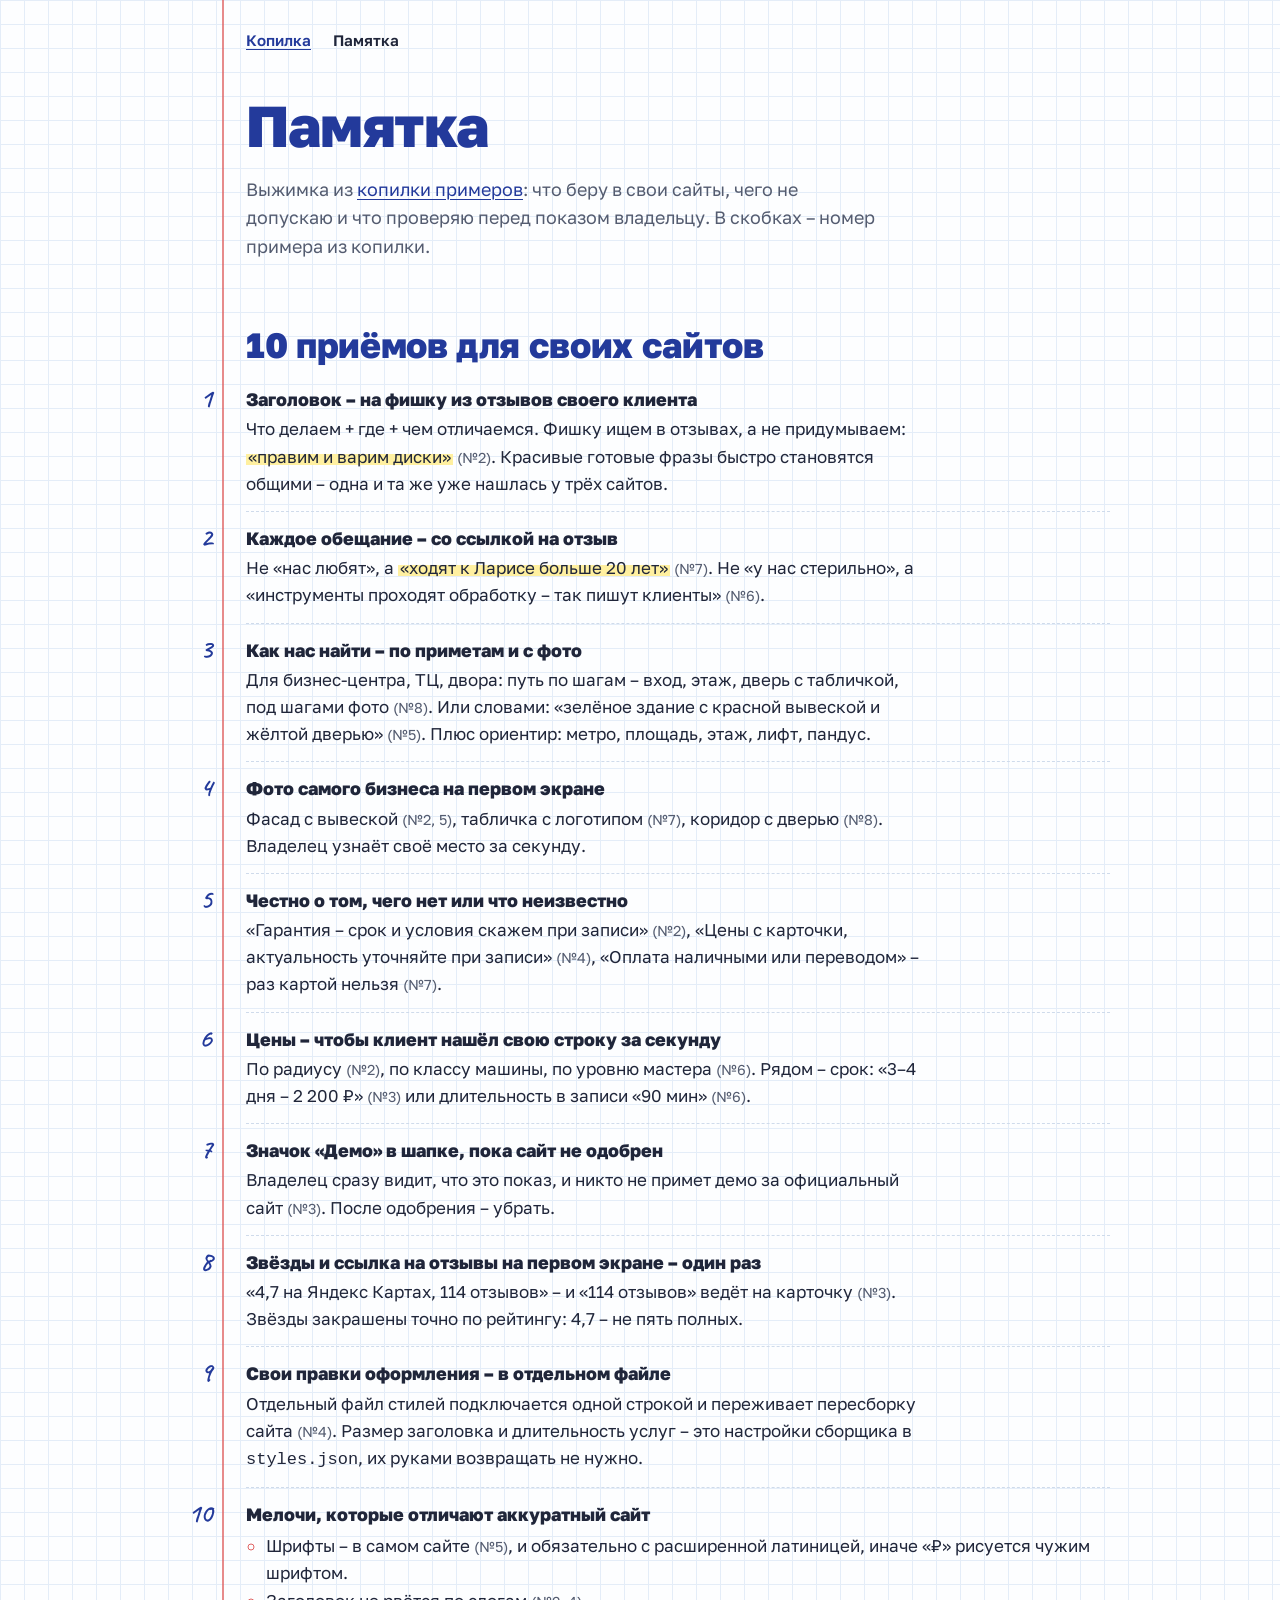
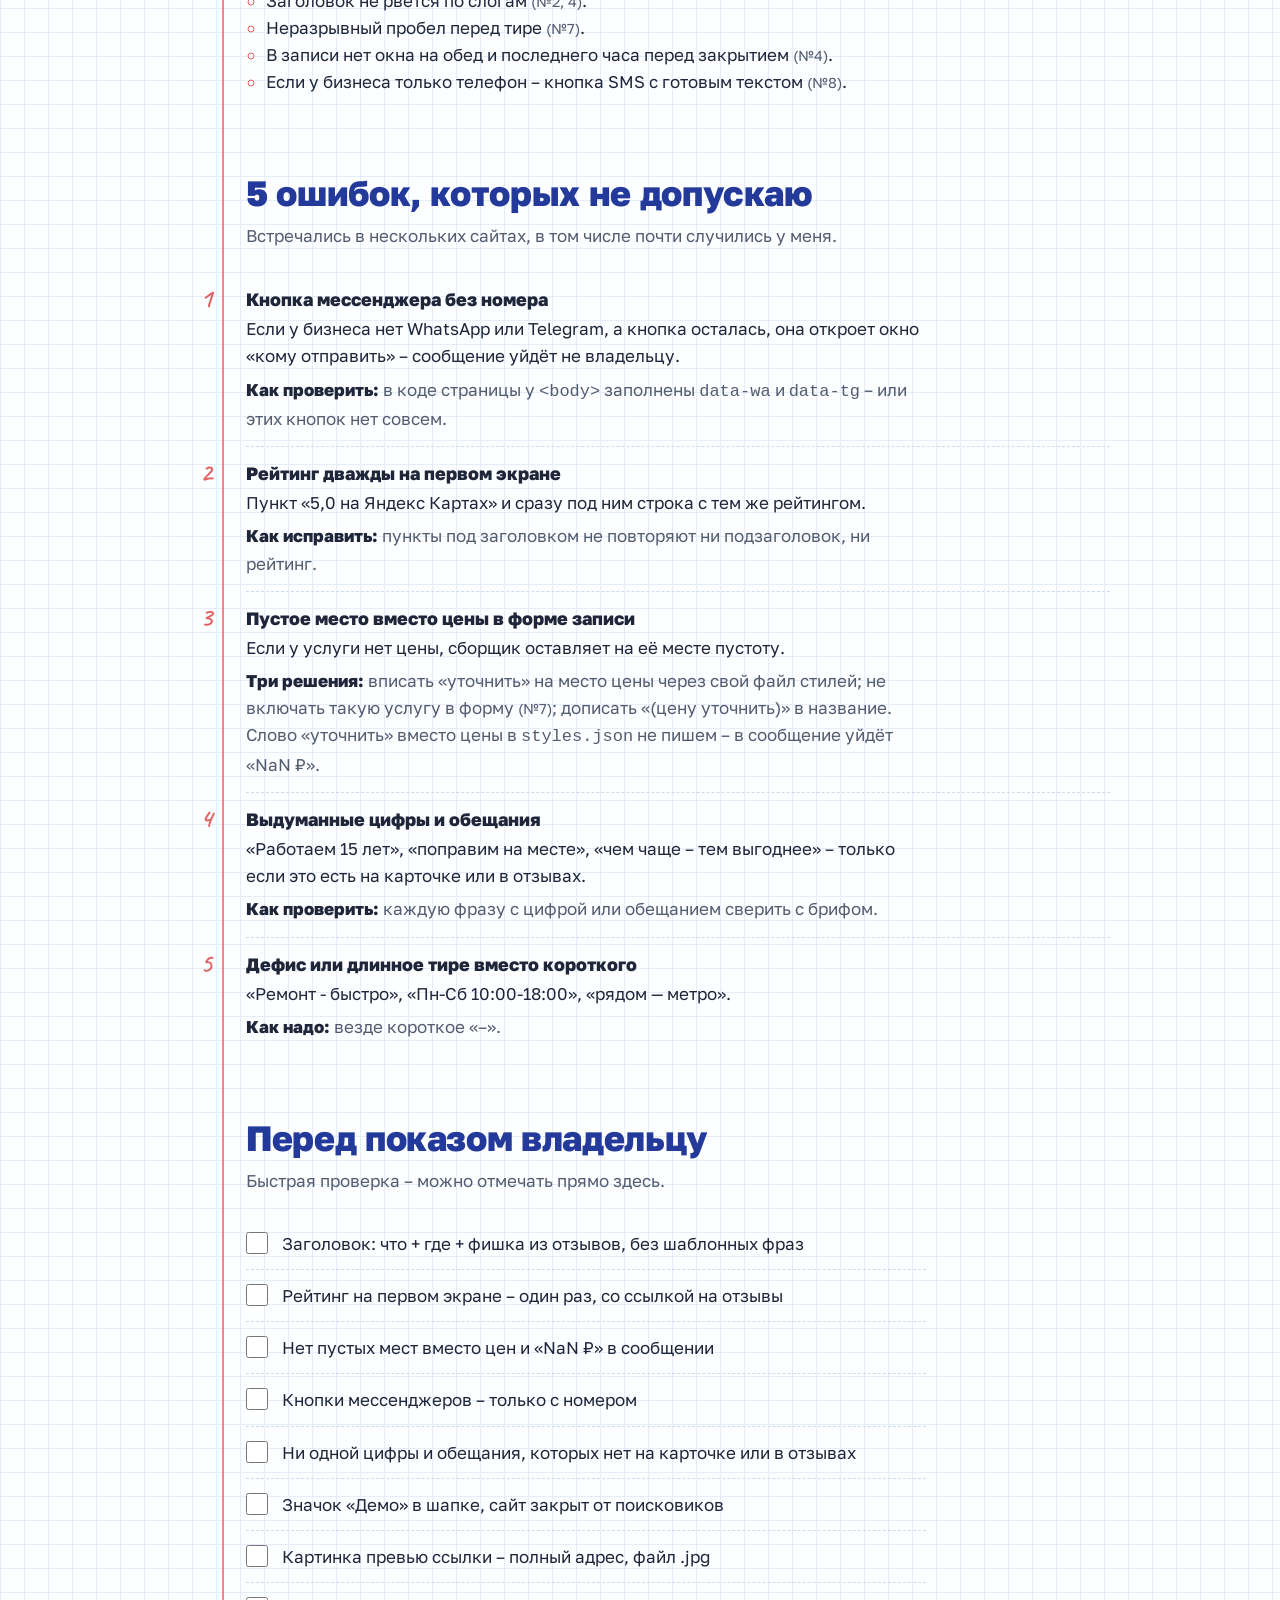
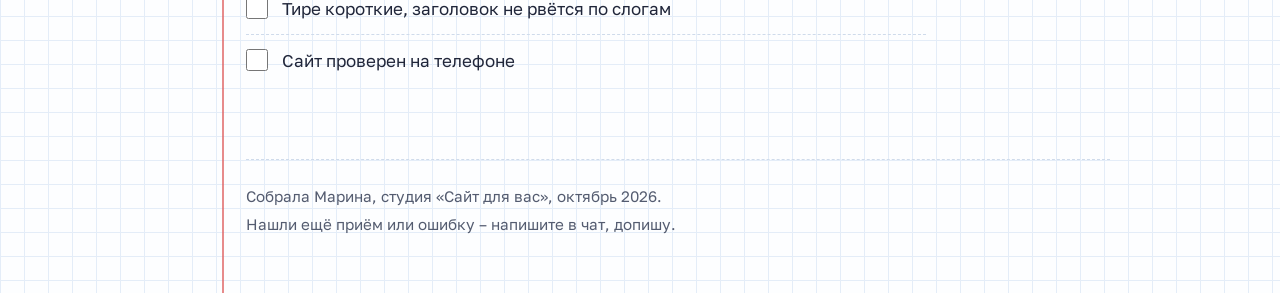
==== pamyatka.html @ 75100406 "Копилка примеров и памятка для одногруппников Co-Authored-By: Claude Opus 5.5 <noreply@anthropic.com" ====
<!doctype html>
<html lang="ru">
<head>
<meta charset="utf-8">
<meta name="viewport" content="width=device-width, initial-scale=1">
<title>Памятка – 10 приёмов и 5 ошибок</title>
<meta name="description" content="Выжимка из копилки примеров: 10 приёмов для своих сайтов, 5 частых ошибок и чек-лист перед показом владельцу.">
<meta property="og:title" content="Памятка – 10 приёмов и 5 ошибок">
<meta property="og:description" content="Выжимка из копилки: что брать в свои сайты, чего не допускать и что проверить перед показом владельцу.">
<meta property="og:type" content="website">
<meta name="robots" content="noindex, nofollow">
<link rel="icon" href="data:image/svg+xml,%3Csvg xmlns='http://www.w3.org/2000/svg' viewBox='0 0 32 32'%3E%3Crect width='32' height='32' rx='6' fill='%23233a9b'/%3E%3Cpath d='M9 6v20' stroke='%23e06464' stroke-width='2'/%3E%3C/svg%3E">
<link rel="stylesheet" href="assets/fonts/fonts.css">
<link rel="stylesheet" href="style.css">
</head>
<body>
<main class="page">
  <nav class="nav" aria-label="Страницы">
    <a href="./">Копилка</a>
    <a href="pamyatka.html" aria-current="page">Памятка</a>
  </nav>

  <h1>Памятка</h1>
  <p class="lead">Выжимка из <a href="./">копилки примеров</a>: что беру в свои сайты, чего не допускаю и что проверяю перед показом владельцу. В скобках – номер примера из копилки.</p>

  <h2>10 приёмов для своих сайтов</h2>
  <ol class="tips">
    <li>
      <h3>Заголовок – на фишку из отзывов своего клиента</h3>
      <p>Что делаем + где + чем отличаемся. Фишку ищем в отзывах, а не придумываем: <mark>«правим и варим диски»</mark> <span class="src">(№2)</span>. Красивые готовые фразы быстро становятся общими – одна и та же уже нашлась у трёх сайтов.</p>
    </li>
    <li>
      <h3>Каждое обещание – со ссылкой на отзыв</h3>
      <p>Не «нас любят», а <mark>«ходят к Ларисе больше 20 лет»</mark> <span class="src">(№7)</span>. Не «у нас стерильно», а «инструменты проходят обработку – так пишут клиенты» <span class="src">(№6)</span>.</p>
    </li>
    <li>
      <h3>Как нас найти – по приметам и с фото</h3>
      <p>Для бизнес-центра, ТЦ, двора: путь по шагам – вход, этаж, дверь с табличкой, под шагами фото <span class="src">(№8)</span>. Или словами: «зелёное здание с красной вывеской и жёлтой дверью» <span class="src">(№5)</span>. Плюс ориентир: метро, площадь, этаж, лифт, пандус.</p>
    </li>
    <li>
      <h3>Фото самого бизнеса на первом экране</h3>
      <p>Фасад с вывеской <span class="src">(№2, 5)</span>, табличка с логотипом <span class="src">(№7)</span>, коридор с дверью <span class="src">(№8)</span>. Владелец узнаёт своё место за секунду.</p>
    </li>
    <li>
      <h3>Честно о том, чего нет или что неизвестно</h3>
      <p>«Гарантия – срок и условия скажем при записи» <span class="src">(№2)</span>, «Цены с карточки, актуальность уточняйте при записи» <span class="src">(№4)</span>, «Оплата наличными или переводом» – раз картой нельзя <span class="src">(№7)</span>.</p>
    </li>
    <li>
      <h3>Цены – чтобы клиент нашёл свою строку за секунду</h3>
      <p>По радиусу <span class="src">(№2)</span>, по классу машины, по уровню мастера <span class="src">(№6)</span>. Рядом – срок: «3–4 дня – 2 200 ₽» <span class="src">(№3)</span> или длительность в записи «90 мин» <span class="src">(№6)</span>.</p>
    </li>
    <li>
      <h3>Значок «Демо» в шапке, пока сайт не одобрен</h3>
      <p>Владелец сразу видит, что это показ, и никто не примет демо за официальный сайт <span class="src">(№3)</span>. После одобрения – убрать.</p>
    </li>
    <li>
      <h3>Звёзды и ссылка на отзывы на первом экране – один раз</h3>
      <p>«4,7 на Яндекс Картах, 114 отзывов» – и «114 отзывов» ведёт на карточку <span class="src">(№3)</span>. Звёзды закрашены точно по рейтингу: 4,7 – не пять полных.</p>
    </li>
    <li>
      <h3>Свои правки оформления – в отдельном файле</h3>
      <p>Отдельный файл стилей подключается одной строкой и переживает пересборку сайта <span class="src">(№4)</span>. Размер заголовка и длительность услуг – это настройки сборщика в <code>styles.json</code>, их руками возвращать не нужно.</p>
    </li>
    <li>
      <h3>Мелочи, которые отличают аккуратный сайт</h3>
      <ul>
        <li>Шрифты – в самом сайте <span class="src">(№5)</span>, и обязательно с расширенной латиницей, иначе «₽» рисуется чужим шрифтом.</li>
        <li>Заголовок не рвётся по слогам <span class="src">(№2, 4)</span>.</li>
        <li>Неразрывный пробел перед тире <span class="src">(№7)</span>.</li>
        <li>В записи нет окна на обед и последнего часа перед закрытием <span class="src">(№4)</span>.</li>
        <li>Если у бизнеса только телефон – кнопка SMS с готовым текстом <span class="src">(№8)</span>.</li>
      </ul>
    </li>
  </ol>

  <h2>5 ошибок, которых не допускаю</h2>
  <p class="sub">Встречались в нескольких сайтах, в том числе почти случились у меня.</p>
  <ol class="errors">
    <li>
      <h3>Кнопка мессенджера без номера</h3>
      <p>Если у бизнеса нет WhatsApp или Telegram, а кнопка осталась, она откроет окно «кому отправить» – сообщение уйдёт не владельцу.</p>
      <p class="fix"><b>Как проверить:</b> в коде страницы у <code>&lt;body&gt;</code> заполнены <code>data-wa</code> и <code>data-tg</code> – или этих кнопок нет совсем.</p>
    </li>
    <li>
      <h3>Рейтинг дважды на первом экране</h3>
      <p>Пункт «5,0 на Яндекс Картах» и сразу под ним строка с тем же рейтингом.</p>
      <p class="fix"><b>Как исправить:</b> пункты под заголовком не повторяют ни подзаголовок, ни рейтинг.</p>
    </li>
    <li>
      <h3>Пустое место вместо цены в форме записи</h3>
      <p>Если у услуги нет цены, сборщик оставляет на её месте пустоту.</p>
      <p class="fix"><b>Три решения:</b> вписать «уточнить» на место цены через свой файл стилей; не включать такую услугу в форму <span class="src">(№7)</span>; дописать «(цену уточнить)» в название. Слово «уточнить» вместо цены в <code>styles.json</code> не пишем – в сообщение уйдёт «NaN ₽».</p>
    </li>
    <li>
      <h3>Выдуманные цифры и обещания</h3>
      <p>«Работаем 15 лет», «поправим на месте», «чем чаще – тем выгоднее» – только если это есть на карточке или в отзывах.</p>
      <p class="fix"><b>Как проверить:</b> каждую фразу с цифрой или обещанием сверить с брифом.</p>
    </li>
    <li>
      <h3>Дефис или длинное тире вместо короткого</h3>
      <p>«Ремонт - быстро», «Пн-Сб 10:00-18:00», «рядом — метро».</p>
      <p class="fix"><b>Как надо:</b> везде короткое «–».</p>
    </li>
  </ol>

  <h2>Перед показом владельцу</h2>
  <p class="sub">Быстрая проверка – можно отмечать прямо здесь.</p>
  <ul class="check">
    <li><label><input type="checkbox"><span>Заголовок: что + где + фишка из отзывов, без шаблонных фраз</span></label></li>
    <li><label><input type="checkbox"><span>Рейтинг на первом экране – один раз, со ссылкой на отзывы</span></label></li>
    <li><label><input type="checkbox"><span>Нет пустых мест вместо цен и «NaN ₽» в сообщении</span></label></li>
    <li><label><input type="checkbox"><span>Кнопки мессенджеров – только с номером</span></label></li>
    <li><label><input type="checkbox"><span>Ни одной цифры и обещания, которых нет на карточке или в отзывах</span></label></li>
    <li><label><input type="checkbox"><span>Значок «Демо» в шапке, сайт закрыт от поисковиков</span></label></li>
    <li><label><input type="checkbox"><span>Картинка превью ссылки – полный адрес, файл .jpg</span></label></li>
    <li><label><input type="checkbox"><span>Тире короткие, заголовок не рвётся по слогам</span></label></li>
    <li><label><input type="checkbox"><span>Сайт проверен на телефоне</span></label></li>
  </ul>

  <footer class="foot">
    <p>Собрала Марина, студия «Сайт для вас», октябрь 2026.</p>
    <p>Нашли ещё приём или ошибку – напишите в чат, допишу.</p>
  </footer>
</main>
</body>
</html>
---- assets/fonts/fonts.css ----
/* Шрифты страницы лежат в самой странице (не грузятся с Google Fonts): Golos Text 400–800, Caveat 600.
   Алфавиты: кириллица и латиница (в latin-ext – знак рубля ₽). Источник: Google Fonts, лицензия SIL Open Font License. */
/* cyrillic-ext */
@font-face {
  font-family: 'Caveat';
  font-style: normal;
  font-weight: 600;
  font-display: swap;
  src: url(caveat-cyrillic-ext.woff2) format('woff2');
  unicode-range: U+0460-052F, U+1C80-1C8A, U+20B4, U+2DE0-2DFF, U+A640-A69F, U+FE2E-FE2F;
}
/* cyrillic */
@font-face {
  font-family: 'Caveat';
  font-style: normal;
  font-weight: 600;
  font-display: swap;
  src: url(caveat-cyrillic.woff2) format('woff2');
  unicode-range: U+0301, U+0400-045F, U+0490-0491, U+04B0-04B1, U+2116;
}
/* latin-ext */
@font-face {
  font-family: 'Caveat';
  font-style: normal;
  font-weight: 600;
  font-display: swap;
  src: url(caveat-latin-ext.woff2) format('woff2');
  unicode-range: U+0100-02BA, U+02BD-02C5, U+02C7-02CC, U+02CE-02D7, U+02DD-02FF, U+0304, U+0308, U+0329, U+1D00-1DBF, U+1E00-1E9F, U+1EF2-1EFF, U+2020, U+20A0-20AB, U+20AD-20C4, U+2113, U+2C60-2C7F, U+A720-A7FF;
}
/* latin */
@font-face {
  font-family: 'Caveat';
  font-style: normal;
  font-weight: 600;
  font-display: swap;
  src: url(caveat-latin.woff2) format('woff2');
  unicode-range: U+0000-00FF, U+0131, U+0152-0153, U+02BB-02BC, U+02C6, U+02DA, U+02DC, U+0304, U+0308, U+0329, U+2000-206F, U+20AC, U+2122, U+2191, U+2193, U+2212, U+2215, U+FEFF, U+FFFD;
}
/* cyrillic-ext */
@font-face {
  font-family: 'Golos Text';
  font-style: normal;
  font-weight: 400;
  font-display: swap;
  src: url(golos-text-cyrillic-ext.woff2) format('woff2');
  unicode-range: U+0460-052F, U+1C80-1C8A, U+20B4, U+2DE0-2DFF, U+A640-A69F, U+FE2E-FE2F;
}
/* cyrillic */
@font-face {
  font-family: 'Golos Text';
  font-style: normal;
  font-weight: 400;
  font-display: swap;
  src: url(golos-text-cyrillic.woff2) format('woff2');
  unicode-range: U+0301, U+0400-045F, U+0490-0491, U+04B0-04B1, U+2116;
}
/* latin-ext */
@font-face {
  font-family: 'Golos Text';
  font-style: normal;
  font-weight: 400;
  font-display: swap;
  src: url(golos-text-latin-ext.woff2) format('woff2');
  unicode-range: U+0100-02BA, U+02BD-02C5, U+02C7-02CC, U+02CE-02D7, U+02DD-02FF, U+0304, U+0308, U+0329, U+1D00-1DBF, U+1E00-1E9F, U+1EF2-1EFF, U+2020, U+20A0-20AB, U+20AD-20C4, U+2113, U+2C60-2C7F, U+A720-A7FF;
}
/* latin */
@font-face {
  font-family: 'Golos Text';
  font-style: normal;
  font-weight: 400;
  font-display: swap;
  src: url(golos-text-latin.woff2) format('woff2');
  unicode-range: U+0000-00FF, U+0131, U+0152-0153, U+02BB-02BC, U+02C6, U+02DA, U+02DC, U+0304, U+0308, U+0329, U+2000-206F, U+20AC, U+2122, U+2191, U+2193, U+2212, U+2215, U+FEFF, U+FFFD;
}
/* cyrillic-ext */
@font-face {
  font-family: 'Golos Text';
  font-style: normal;
  font-weight: 600;
  font-display: swap;
  src: url(golos-text-cyrillic-ext.woff2) format('woff2');
  unicode-range: U+0460-052F, U+1C80-1C8A, U+20B4, U+2DE0-2DFF, U+A640-A69F, U+FE2E-FE2F;
}
/* cyrillic */
@font-face {
  font-family: 'Golos Text';
  font-style: normal;
  font-weight: 600;
  font-display: swap;
  src: url(golos-text-cyrillic.woff2) format('woff2');
  unicode-range: U+0301, U+0400-045F, U+0490-0491, U+04B0-04B1, U+2116;
}
/* latin-ext */
@font-face {
  font-family: 'Golos Text';
  font-style: normal;
  font-weight: 600;
  font-display: swap;
  src: url(golos-text-latin-ext.woff2) format('woff2');
  unicode-range: U+0100-02BA, U+02BD-02C5, U+02C7-02CC, U+02CE-02D7, U+02DD-02FF, U+0304, U+0308, U+0329, U+1D00-1DBF, U+1E00-1E9F, U+1EF2-1EFF, U+2020, U+20A0-20AB, U+20AD-20C4, U+2113, U+2C60-2C7F, U+A720-A7FF;
}
/* latin */
@font-face {
  font-family: 'Golos Text';
  font-style: normal;
  font-weight: 600;
  font-display: swap;
  src: url(golos-text-latin.woff2) format('woff2');
  unicode-range: U+0000-00FF, U+0131, U+0152-0153, U+02BB-02BC, U+02C6, U+02DA, U+02DC, U+0304, U+0308, U+0329, U+2000-206F, U+20AC, U+2122, U+2191, U+2193, U+2212, U+2215, U+FEFF, U+FFFD;
}
/* cyrillic-ext */
@font-face {
  font-family: 'Golos Text';
  font-style: normal;
  font-weight: 800;
  font-display: swap;
  src: url(golos-text-cyrillic-ext.woff2) format('woff2');
  unicode-range: U+0460-052F, U+1C80-1C8A, U+20B4, U+2DE0-2DFF, U+A640-A69F, U+FE2E-FE2F;
}
/* cyrillic */
@font-face {
  font-family: 'Golos Text';
  font-style: normal;
  font-weight: 800;
  font-display: swap;
  src: url(golos-text-cyrillic.woff2) format('woff2');
  unicode-range: U+0301, U+0400-045F, U+0490-0491, U+04B0-04B1, U+2116;
}
/* latin-ext */
@font-face {
  font-family: 'Golos Text';
  font-style: normal;
  font-weight: 800;
  font-display: swap;
  src: url(golos-text-latin-ext.woff2) format('woff2');
  unicode-range: U+0100-02BA, U+02BD-02C5, U+02C7-02CC, U+02CE-02D7, U+02DD-02FF, U+0304, U+0308, U+0329, U+1D00-1DBF, U+1E00-1E9F, U+1EF2-1EFF, U+2020, U+20A0-20AB, U+20AD-20C4, U+2113, U+2C60-2C7F, U+A720-A7FF;
}
/* latin */
@font-face {
  font-family: 'Golos Text';
  font-style: normal;
  font-weight: 800;
  font-display: swap;
  src: url(golos-text-latin.woff2) format('woff2');
  unicode-range: U+0000-00FF, U+0131, U+0152-0153, U+02BB-02BC, U+02C6, U+02DA, U+02DC, U+0304, U+0308, U+0329, U+2000-206F, U+20AC, U+2122, U+2191, U+2193, U+2212, U+2215, U+FEFF, U+FFFD;
}
---- style.css ----
/* Копилка примеров и памятка – страница-тетрадь: клетка, красное поле, синие чернила, жёлтый маркер */
:root {
  --paper: #fdfeff;
  --grid: #e4edf8;
  --ink: #233a9b;
  --text: #20263a;
  --pencil: #545c70;
  --margin: #e06464;
  --marker: #fff0a0;
  --rule: #cfdbeb;
  --cell: 24px;
  --gut: 20px;
}
* { box-sizing: border-box; }
html { -webkit-text-size-adjust: 100%; }
body {
  margin: 0; color: var(--text); background-color: var(--paper);
  background-image:
    linear-gradient(var(--grid) 1px, transparent 1px),
    linear-gradient(90deg, var(--grid) 1px, transparent 1px);
  background-size: var(--cell) var(--cell);
  font: 400 17px/1.6 "Golos Text", "Segoe UI", system-ui, sans-serif;
}
a { color: var(--ink); text-underline-offset: 3px; text-decoration-thickness: 1px; }
a:hover { text-decoration-thickness: 2px; }
:focus-visible { outline: 3px solid var(--ink); outline-offset: 3px; border-radius: 2px; }

/* лист с красным полем слева */
.page {
  max-width: 980px; margin: 0 auto; padding: 28px var(--gut) 56px 96px;
  position: relative;
}
.page::before {
  content: ""; position: absolute; top: 0; bottom: 0; left: 72px;
  border-left: 2px solid var(--margin); opacity: .75;
}

.nav { display: flex; gap: 22px; font-weight: 600; font-size: .95rem; margin-bottom: 44px; }
.nav a[aria-current="page"] { color: var(--text); text-decoration: none; }

h1 {
  margin: 0; color: var(--ink); font-weight: 800;
  font-size: clamp(2.3rem, 6vw, 3.6rem); line-height: 1.05; letter-spacing: -.02em;
}
.lead { max-width: 640px; margin: 18px 0 0; font-size: 1.12rem; color: var(--pencil); }
.lead strong { color: var(--text); font-weight: 600; }

h2 {
  margin: 64px 0 8px; color: var(--ink); font-weight: 800;
  font-size: clamp(1.6rem, 3.6vw, 2.2rem); line-height: 1.15; letter-spacing: -.01em;
}
h2 + .sub { margin: 0 0 24px; color: var(--pencil); max-width: 640px; }

mark { background: linear-gradient(transparent 38%, var(--marker) 38%, var(--marker) 92%, transparent 92%); color: inherit; padding: 0 2px; }

/* пометка карандашом на полях */
.note {
  position: absolute; left: -96px; width: 62px; text-align: right;
  font: 600 1.55rem/1 "Caveat", cursive; color: var(--margin); transform: rotate(-4deg);
}

/* ---------- копилка: вырезки ---------- */
.clips { list-style: none; margin: 40px 0 0; padding: 0; }
.clip {
  position: relative; display: grid; grid-template-columns: 300px minmax(0, 1fr); gap: 28px;
  padding: 32px 0; border-top: 1px dashed var(--rule);
}
.clip:first-child { border-top: 0; }
.clip .note { top: 34px; }
.shot {
  display: block; align-self: start; margin: 4px 0 0; padding: 6px; background: #fff;
  border: 1px solid var(--rule); box-shadow: 0 6px 16px -10px rgba(35, 58, 155, .35);
}
.shot img { display: block; width: 100%; height: auto; aspect-ratio: 16 / 10; object-fit: cover; }
.clip h3 { margin: 0; font-size: 1.35rem; line-height: 1.25; font-weight: 800; }
.where { margin: 2px 0 12px; color: var(--pencil); font-size: .95rem; }
.clip ul { margin: 0; padding-left: 20px; }
.clip li { margin: 6px 0; }
.clip li::marker { color: var(--margin); }
.open { display: inline-block; margin-top: 12px; font-weight: 600; }

/* ---------- памятка ---------- */
.tips, .errors { margin: 0; padding-left: 0; list-style: none; counter-reset: n; }
.tips > li, .errors > li { position: relative; counter-increment: n; padding: 14px 0 14px 0; border-top: 1px dashed var(--rule); }
.tips > li:first-child, .errors > li:first-child { border-top: 0; }
.tips > li::before, .errors > li::before {
  content: counter(n); position: absolute; left: -96px; width: 62px; text-align: right; top: 12px;
  font: 600 1.7rem/1 "Caveat", cursive; color: var(--ink);
}
.errors > li::before { color: var(--margin); }
.tips h3, .errors h3 { margin: 0 0 4px; font-size: 1.12rem; font-weight: 800; line-height: 1.35; }
.tips p, .errors p { margin: 4px 0 0; max-width: 680px; }
.tips ul { margin: 6px 0 0; padding-left: 20px; }
.tips ul li::marker { color: var(--margin); }
.src { color: var(--pencil); font-size: .9rem; }
.errors .fix { margin-top: 6px; color: var(--pencil); }
.errors .fix b { color: var(--text); }

.check { list-style: none; margin: 8px 0 0; padding: 0; max-width: 680px; }
.check li { border-top: 1px dashed var(--rule); }
.check li:first-child { border-top: 0; }
.check label { display: flex; gap: 14px; align-items: flex-start; padding: 12px 0; cursor: pointer; }
.check input { flex: none; width: 22px; height: 22px; margin: 2px 0 0; accent-color: var(--ink); cursor: pointer; }
.check input:checked + span { color: var(--pencil); text-decoration: line-through; text-decoration-color: var(--margin); }

.foot { margin-top: 72px; padding-top: 20px; border-top: 1px dashed var(--rule); color: var(--pencil); font-size: .95rem; }
.foot p { margin: 4px 0; }

/* ---------- телефон ---------- */
@media (max-width: 760px) {
  .page { padding: 20px var(--gut) 48px 44px; }
  .page::before { left: 30px; }
  .nav { margin-bottom: 32px; }
  .clip { grid-template-columns: 1fr; gap: 16px; padding: 28px 0; }
  .note { left: -44px; width: 26px; font-size: 1.1rem; }
  .clip .note { top: 30px; }
  .tips > li::before, .errors > li::before { left: -44px; width: 26px; font-size: 1.35rem; }
  h2 { margin-top: 52px; }
}
@media print {
  body { background: #fff; }
  .page::before, .nav { display: none; }
  .page { padding-left: 64px; }
}
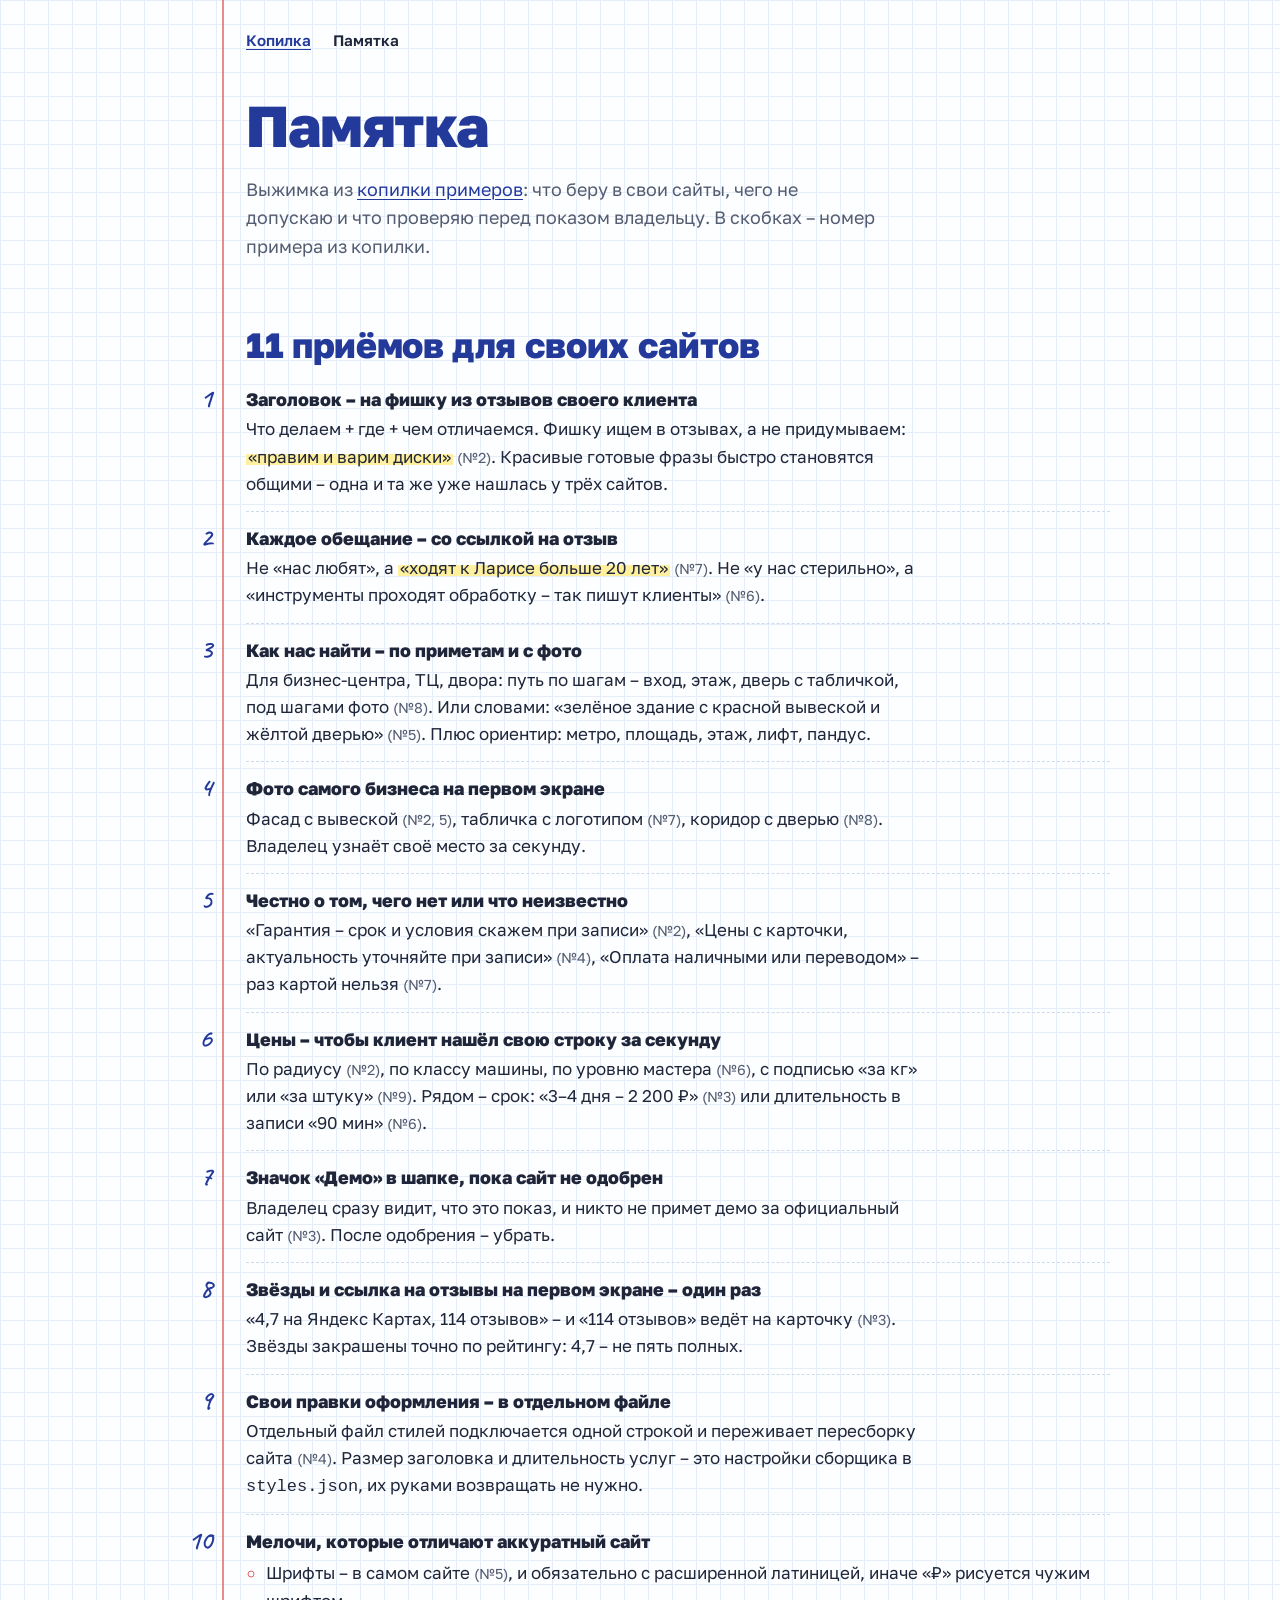
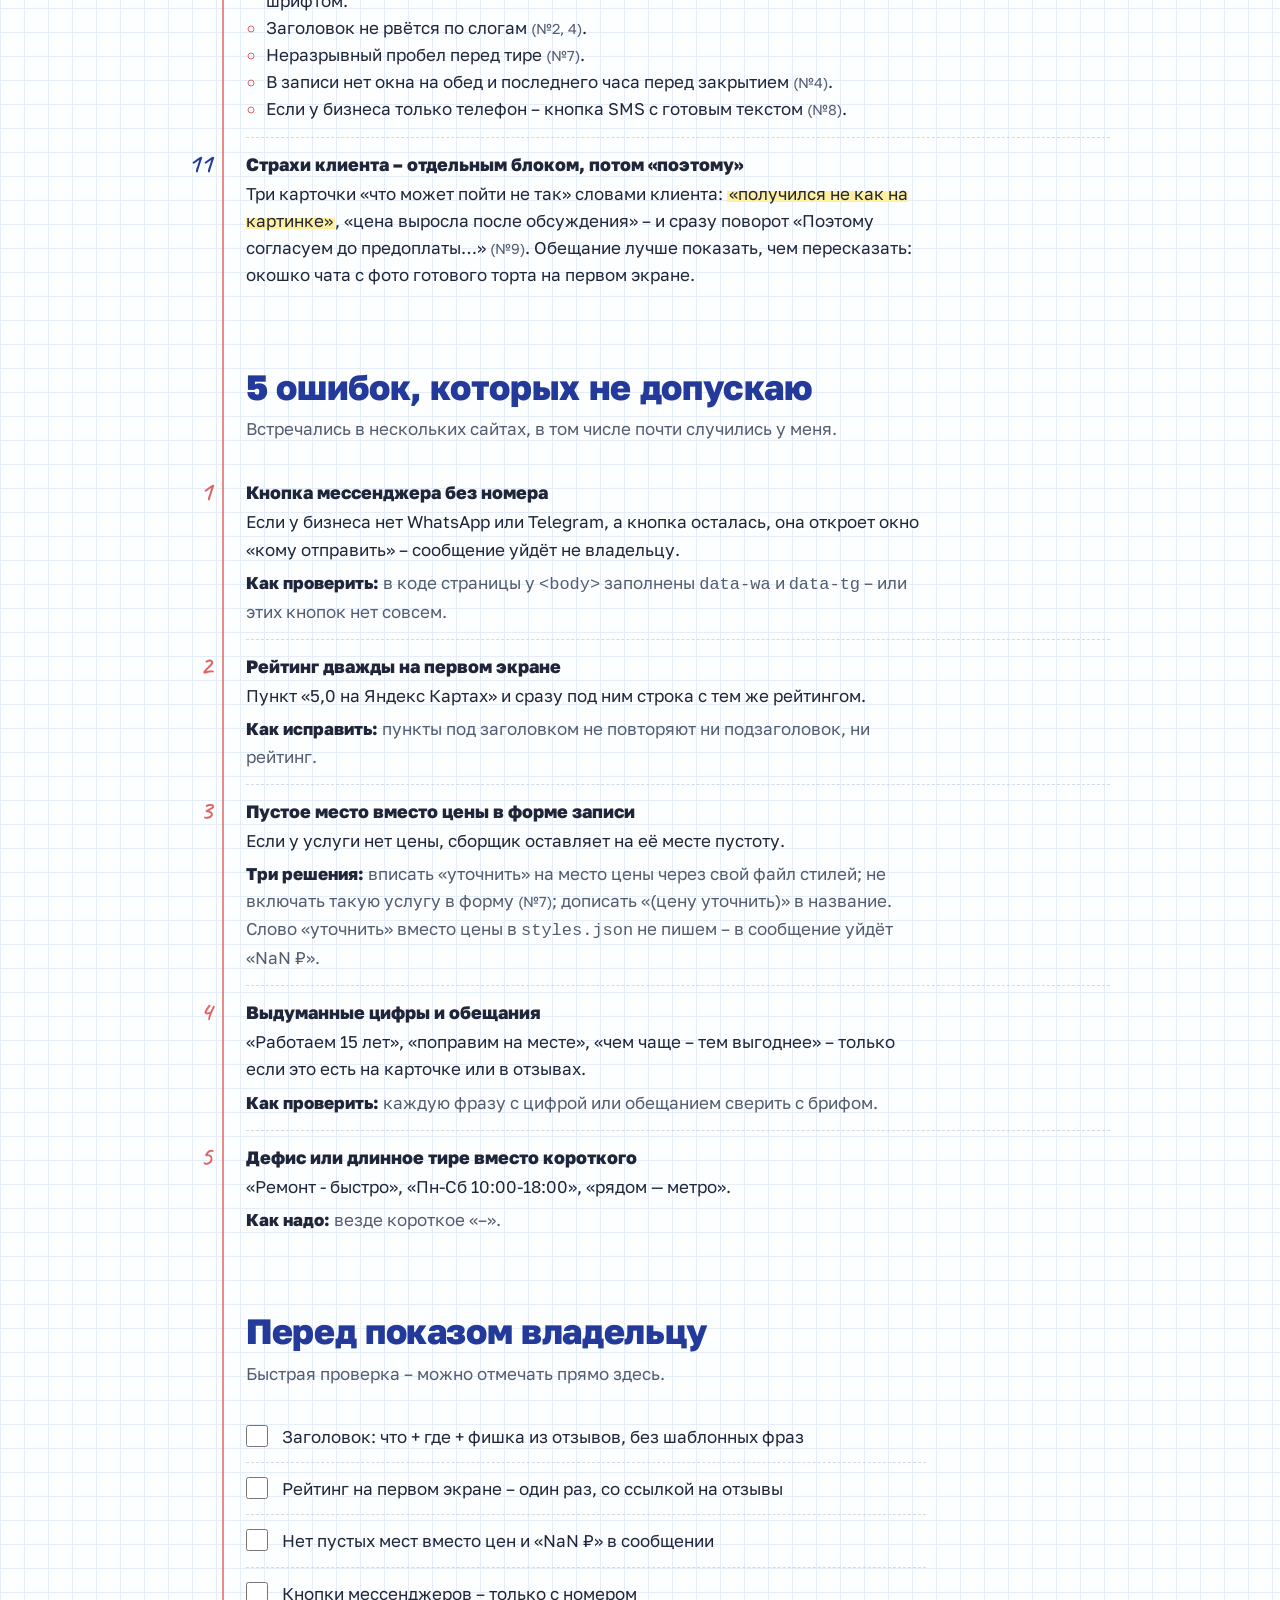
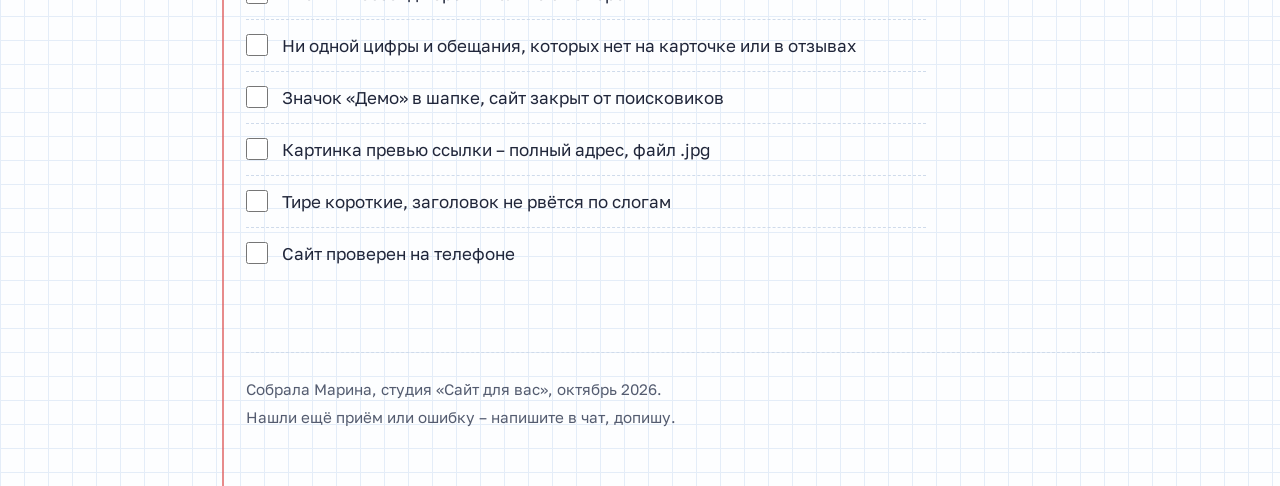
==== commit 4ad9665c: "Копилка: пример №9 – каркас «Торты на заказ», приём №11 в памятке Co-Authored-By: Claude Opus 5.5 <n" ====
--- a/pamyatka.html
+++ b/pamyatka.html
@@ -3,9 +3,9 @@
 <head>
 <meta charset="utf-8">
 <meta name="viewport" content="width=device-width, initial-scale=1">
-<title>Памятка – 10 приёмов и 5 ошибок</title>
-<meta name="description" content="Выжимка из копилки примеров: 10 приёмов для своих сайтов, 5 частых ошибок и чек-лист перед показом владельцу.">
-<meta property="og:title" content="Памятка – 10 приёмов и 5 ошибок">
+<title>Памятка – 11 приёмов и 5 ошибок</title>
+<meta name="description" content="Выжимка из копилки примеров: 11 приёмов для своих сайтов, 5 частых ошибок и чек-лист перед показом владельцу.">
+<meta property="og:title" content="Памятка – 11 приёмов и 5 ошибок">
 <meta property="og:description" content="Выжимка из копилки: что брать в свои сайты, чего не допускать и что проверить перед показом владельцу.">
 <meta property="og:type" content="website">
 <meta name="robots" content="noindex, nofollow">
@@ -23,7 +23,7 @@
   <h1>Памятка</h1>
   <p class="lead">Выжимка из <a href="./">копилки примеров</a>: что беру в свои сайты, чего не допускаю и что проверяю перед показом владельцу. В скобках – номер примера из копилки.</p>
 
-  <h2>10 приёмов для своих сайтов</h2>
+  <h2>11 приёмов для своих сайтов</h2>
   <ol class="tips">
     <li>
       <h3>Заголовок – на фишку из отзывов своего клиента</h3>
@@ -47,7 +47,7 @@
     </li>
     <li>
       <h3>Цены – чтобы клиент нашёл свою строку за секунду</h3>
-      <p>По радиусу <span class="src">(№2)</span>, по классу машины, по уровню мастера <span class="src">(№6)</span>. Рядом – срок: «3–4 дня – 2 200 ₽» <span class="src">(№3)</span> или длительность в записи «90 мин» <span class="src">(№6)</span>.</p>
+      <p>По радиусу <span class="src">(№2)</span>, по классу машины, по уровню мастера <span class="src">(№6)</span>, с подписью «за кг» или «за штуку» <span class="src">(№9)</span>. Рядом – срок: «3–4 дня – 2 200 ₽» <span class="src">(№3)</span> или длительность в записи «90 мин» <span class="src">(№6)</span>.</p>
     </li>
     <li>
       <h3>Значок «Демо» в шапке, пока сайт не одобрен</h3>
@@ -70,6 +70,10 @@
         <li>В записи нет окна на обед и последнего часа перед закрытием <span class="src">(№4)</span>.</li>
         <li>Если у бизнеса только телефон – кнопка SMS с готовым текстом <span class="src">(№8)</span>.</li>
       </ul>
+    </li>
+    <li>
+      <h3>Страхи клиента – отдельным блоком, потом «поэтому»</h3>
+      <p>Три карточки «что может пойти не так» словами клиента: <mark>«получился не как на картинке»</mark>, «цена выросла после обсуждения» – и сразу поворот «Поэтому согласуем до предоплаты…» <span class="src">(№9)</span>. Обещание лучше показать, чем пересказать: окошко чата с фото готового торта на первом экране.</p>
     </li>
   </ol>
 
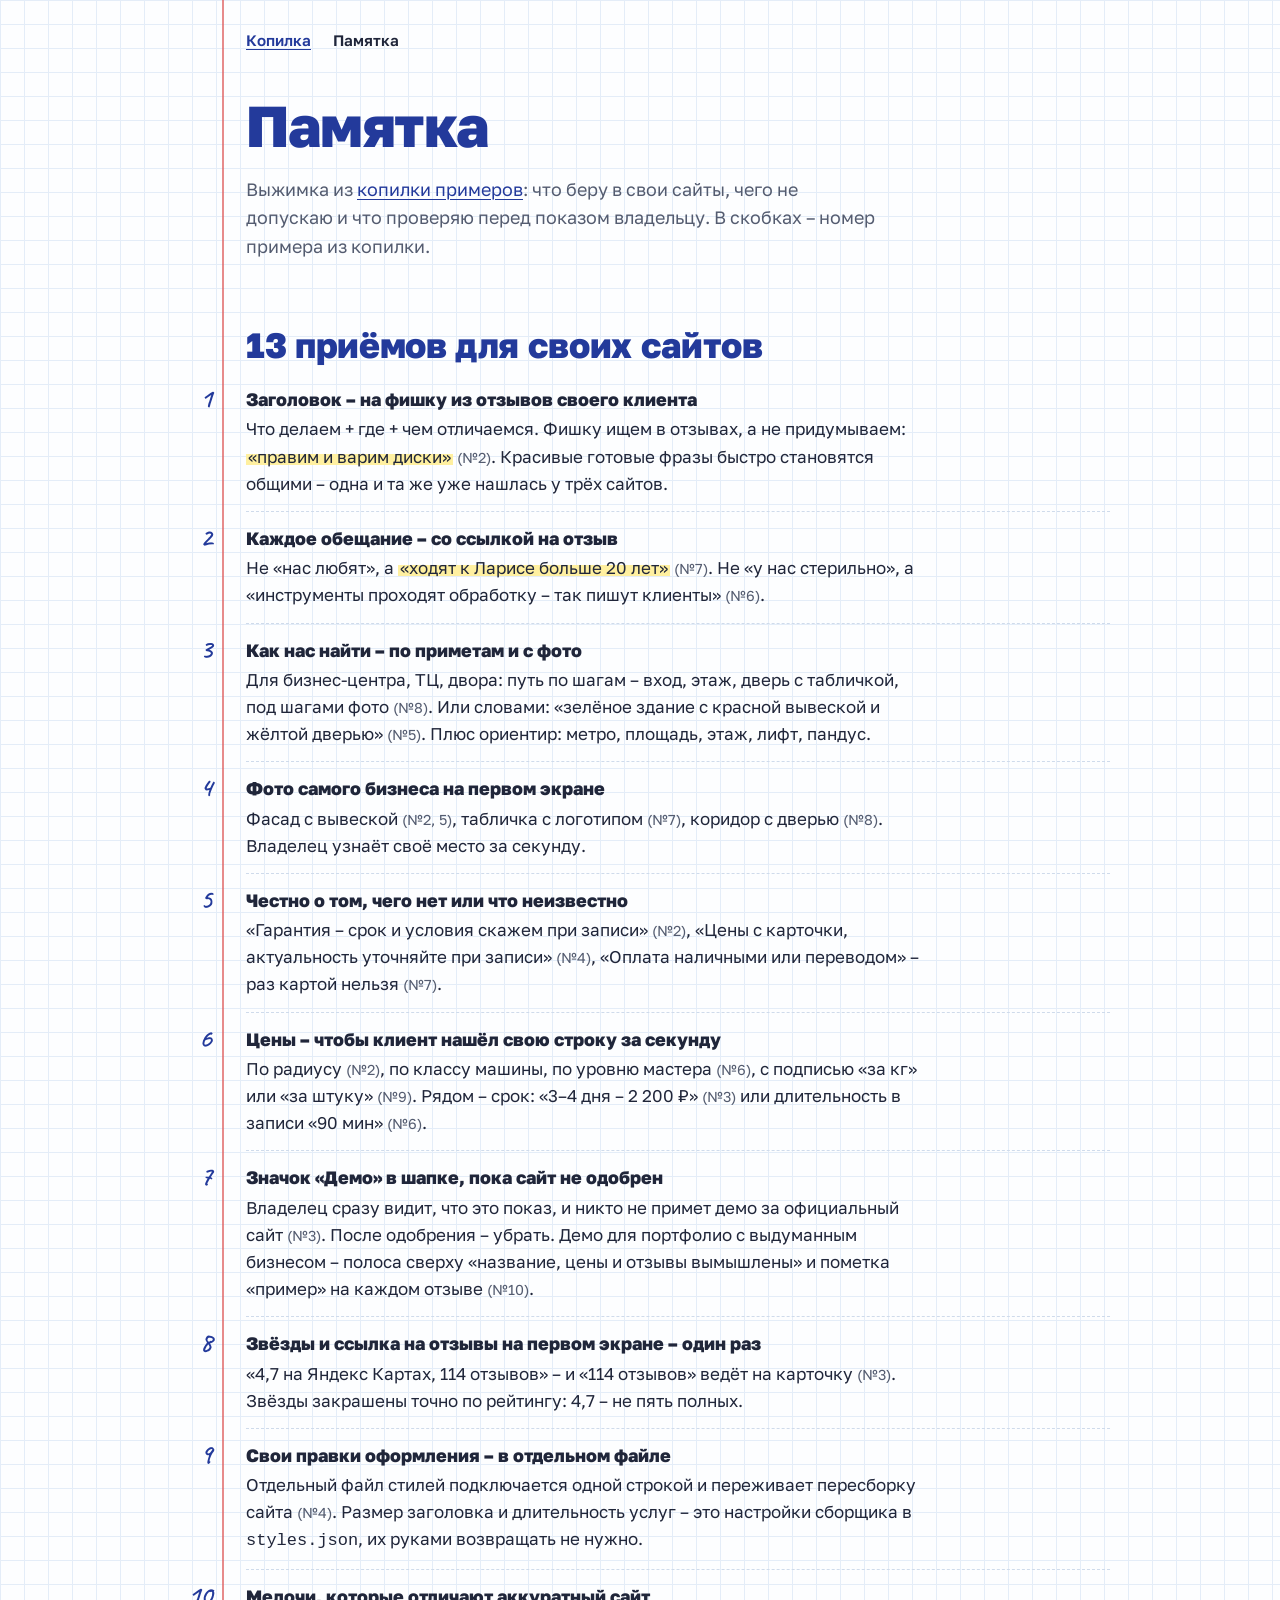
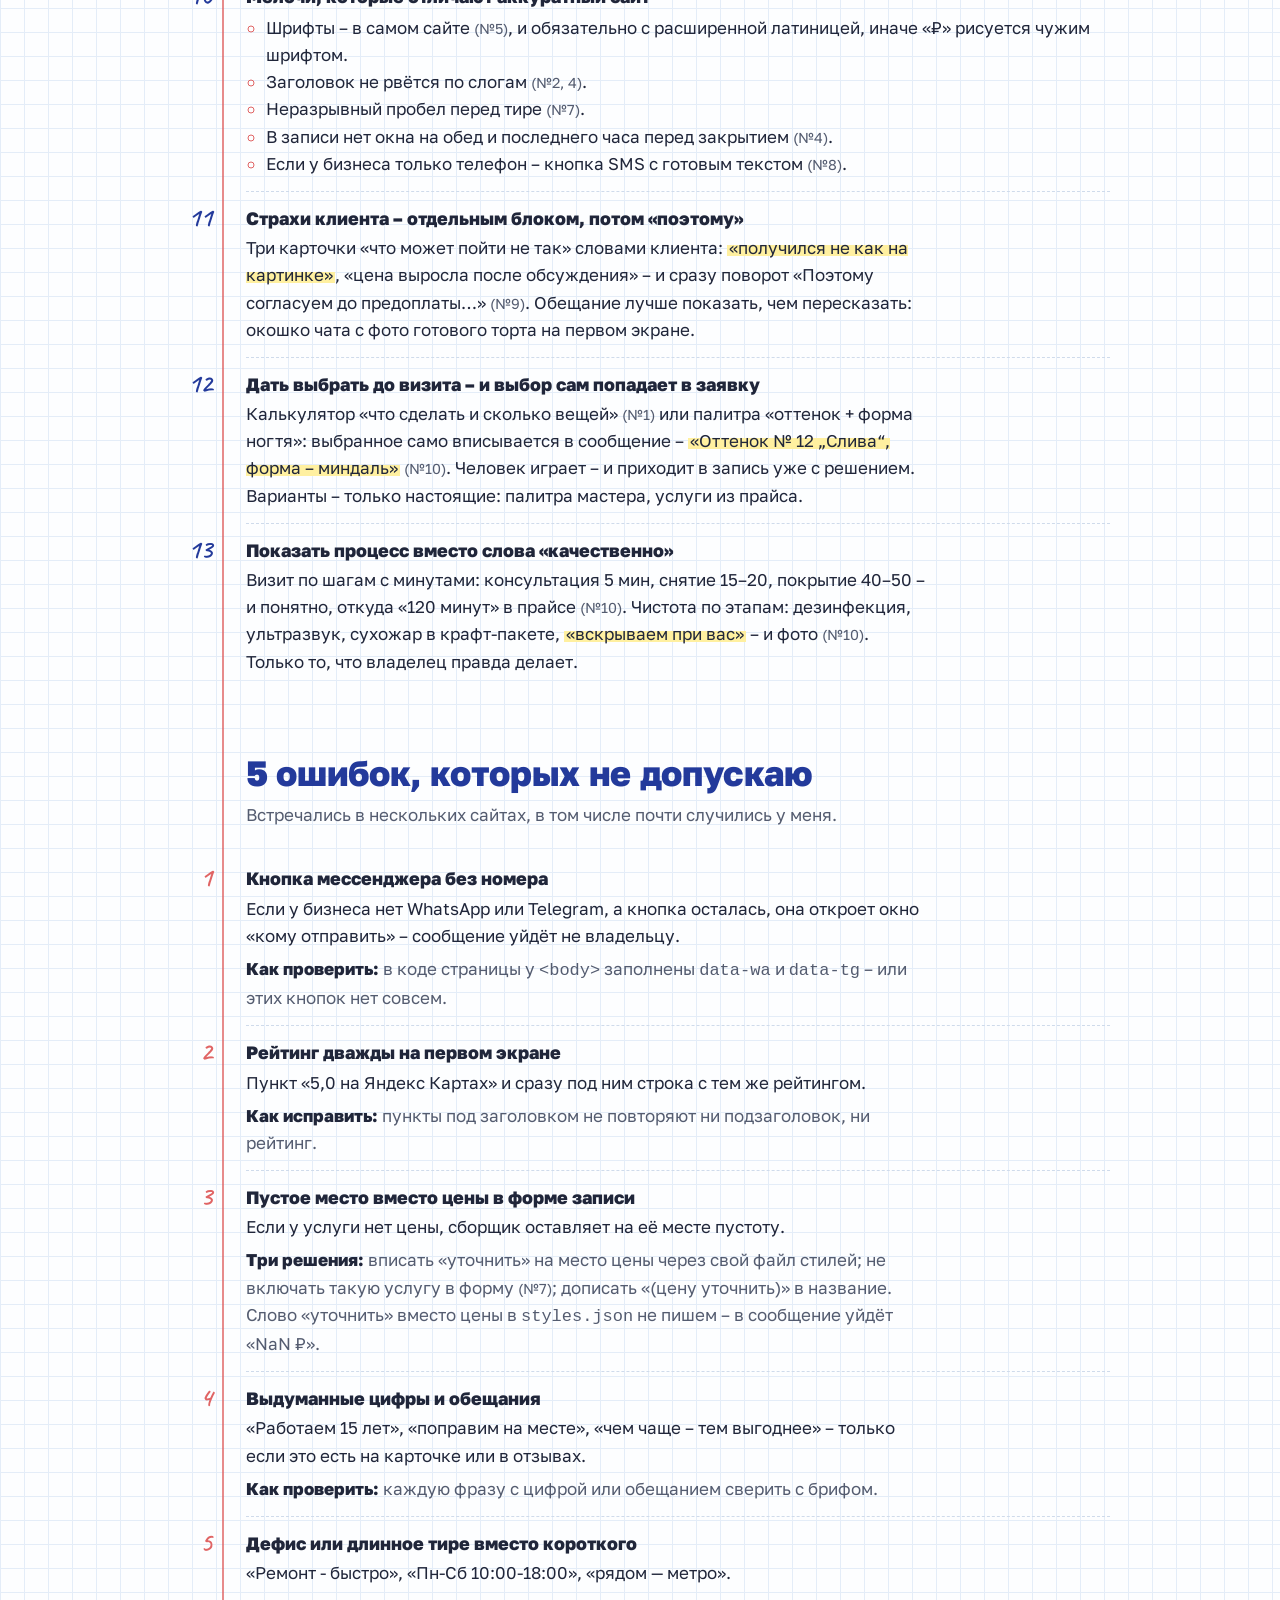
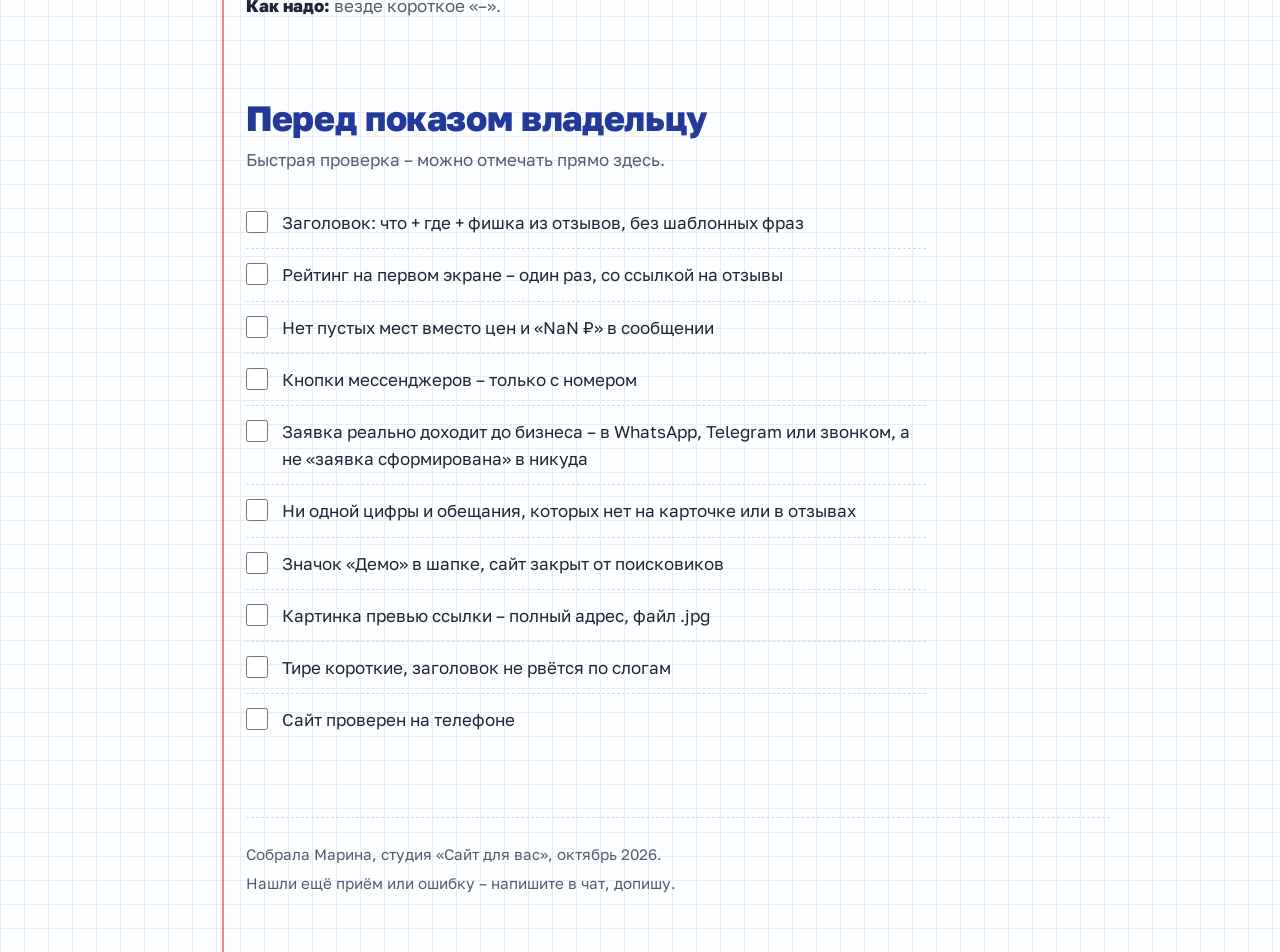
==== commit 91af4859: "Копилка: пример №10 – «Слива» (студия маникюра), приёмы №12–13 в памятке Co-Authored-By: Claude Opus" ====
--- a/pamyatka.html
+++ b/pamyatka.html
@@ -3,9 +3,9 @@
 <head>
 <meta charset="utf-8">
 <meta name="viewport" content="width=device-width, initial-scale=1">
-<title>Памятка – 11 приёмов и 5 ошибок</title>
-<meta name="description" content="Выжимка из копилки примеров: 11 приёмов для своих сайтов, 5 частых ошибок и чек-лист перед показом владельцу.">
-<meta property="og:title" content="Памятка – 11 приёмов и 5 ошибок">
+<title>Памятка – 13 приёмов и 5 ошибок</title>
+<meta name="description" content="Выжимка из копилки примеров: 13 приёмов для своих сайтов, 5 частых ошибок и чек-лист перед показом владельцу.">
+<meta property="og:title" content="Памятка – 13 приёмов и 5 ошибок">
 <meta property="og:description" content="Выжимка из копилки: что брать в свои сайты, чего не допускать и что проверить перед показом владельцу.">
 <meta property="og:type" content="website">
 <meta name="robots" content="noindex, nofollow">
@@ -23,7 +23,7 @@
   <h1>Памятка</h1>
   <p class="lead">Выжимка из <a href="./">копилки примеров</a>: что беру в свои сайты, чего не допускаю и что проверяю перед показом владельцу. В скобках – номер примера из копилки.</p>
 
-  <h2>11 приёмов для своих сайтов</h2>
+  <h2>13 приёмов для своих сайтов</h2>
   <ol class="tips">
     <li>
       <h3>Заголовок – на фишку из отзывов своего клиента</h3>
@@ -51,7 +51,7 @@
     </li>
     <li>
       <h3>Значок «Демо» в шапке, пока сайт не одобрен</h3>
-      <p>Владелец сразу видит, что это показ, и никто не примет демо за официальный сайт <span class="src">(№3)</span>. После одобрения – убрать.</p>
+      <p>Владелец сразу видит, что это показ, и никто не примет демо за официальный сайт <span class="src">(№3)</span>. После одобрения – убрать. Демо для портфолио с выдуманным бизнесом – полоса сверху «название, цены и отзывы вымышлены» и пометка «пример» на каждом отзыве <span class="src">(№10)</span>.</p>
     </li>
     <li>
       <h3>Звёзды и ссылка на отзывы на первом экране – один раз</h3>
@@ -74,6 +74,14 @@
     <li>
       <h3>Страхи клиента – отдельным блоком, потом «поэтому»</h3>
       <p>Три карточки «что может пойти не так» словами клиента: <mark>«получился не как на картинке»</mark>, «цена выросла после обсуждения» – и сразу поворот «Поэтому согласуем до предоплаты…» <span class="src">(№9)</span>. Обещание лучше показать, чем пересказать: окошко чата с фото готового торта на первом экране.</p>
+    </li>
+    <li>
+      <h3>Дать выбрать до визита – и выбор сам попадает в заявку</h3>
+      <p>Калькулятор «что сделать и сколько вещей» <span class="src">(№1)</span> или палитра «оттенок + форма ногтя»: выбранное само вписывается в сообщение – <mark>«Оттенок № 12 „Слива“, форма – миндаль»</mark> <span class="src">(№10)</span>. Человек играет – и приходит в запись уже с решением. Варианты – только настоящие: палитра мастера, услуги из прайса.</p>
+    </li>
+    <li>
+      <h3>Показать процесс вместо слова «качественно»</h3>
+      <p>Визит по шагам с минутами: консультация 5 мин, снятие 15–20, покрытие 40–50 – и понятно, откуда «120 минут» в прайсе <span class="src">(№10)</span>. Чистота по этапам: дезинфекция, ультразвук, сухожар в крафт-пакете, <mark>«вскрываем при вас»</mark> – и фото <span class="src">(№10)</span>. Только то, что владелец правда делает.</p>
     </li>
   </ol>
 
@@ -114,6 +122,7 @@
     <li><label><input type="checkbox"><span>Рейтинг на первом экране – один раз, со ссылкой на отзывы</span></label></li>
     <li><label><input type="checkbox"><span>Нет пустых мест вместо цен и «NaN ₽» в сообщении</span></label></li>
     <li><label><input type="checkbox"><span>Кнопки мессенджеров – только с номером</span></label></li>
+    <li><label><input type="checkbox"><span>Заявка реально доходит до бизнеса – в WhatsApp, Telegram или звонком, а не «заявка сформирована» в никуда</span></label></li>
     <li><label><input type="checkbox"><span>Ни одной цифры и обещания, которых нет на карточке или в отзывах</span></label></li>
     <li><label><input type="checkbox"><span>Значок «Демо» в шапке, сайт закрыт от поисковиков</span></label></li>
     <li><label><input type="checkbox"><span>Картинка превью ссылки – полный адрес, файл .jpg</span></label></li>
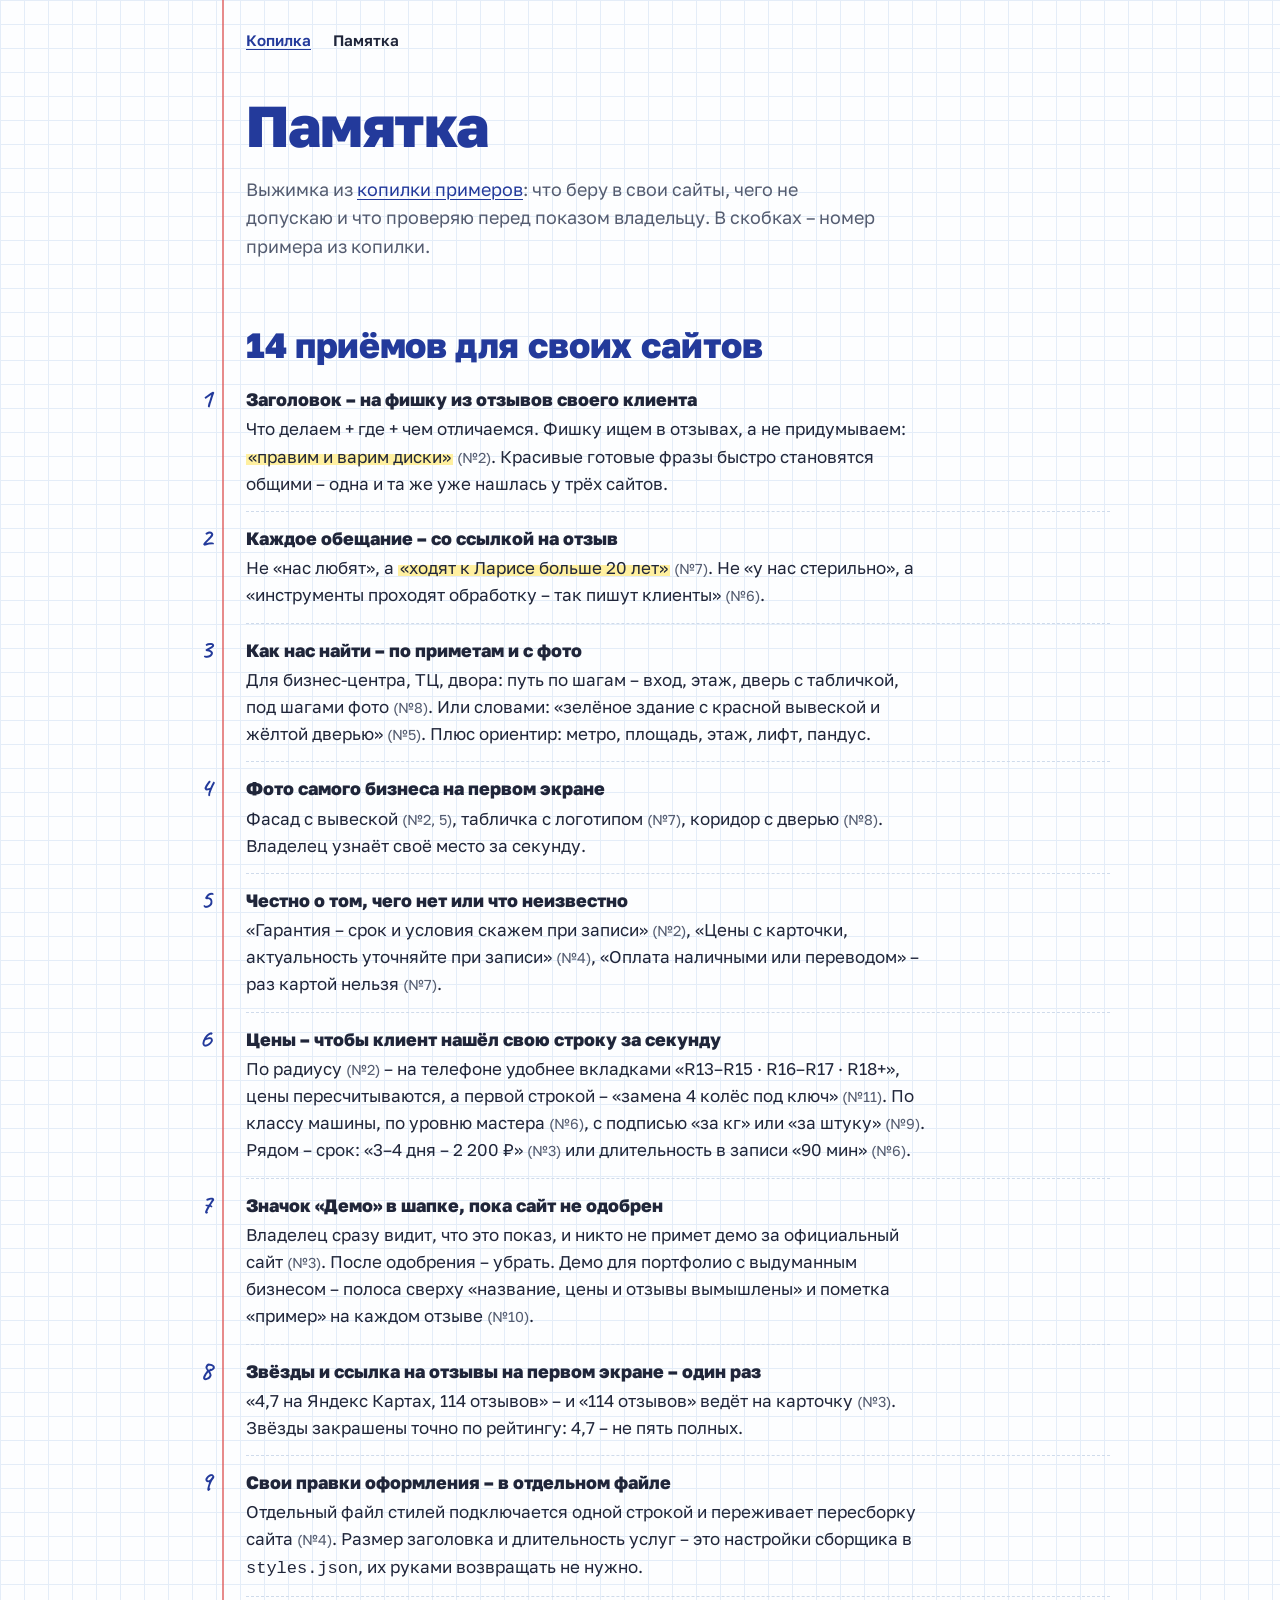
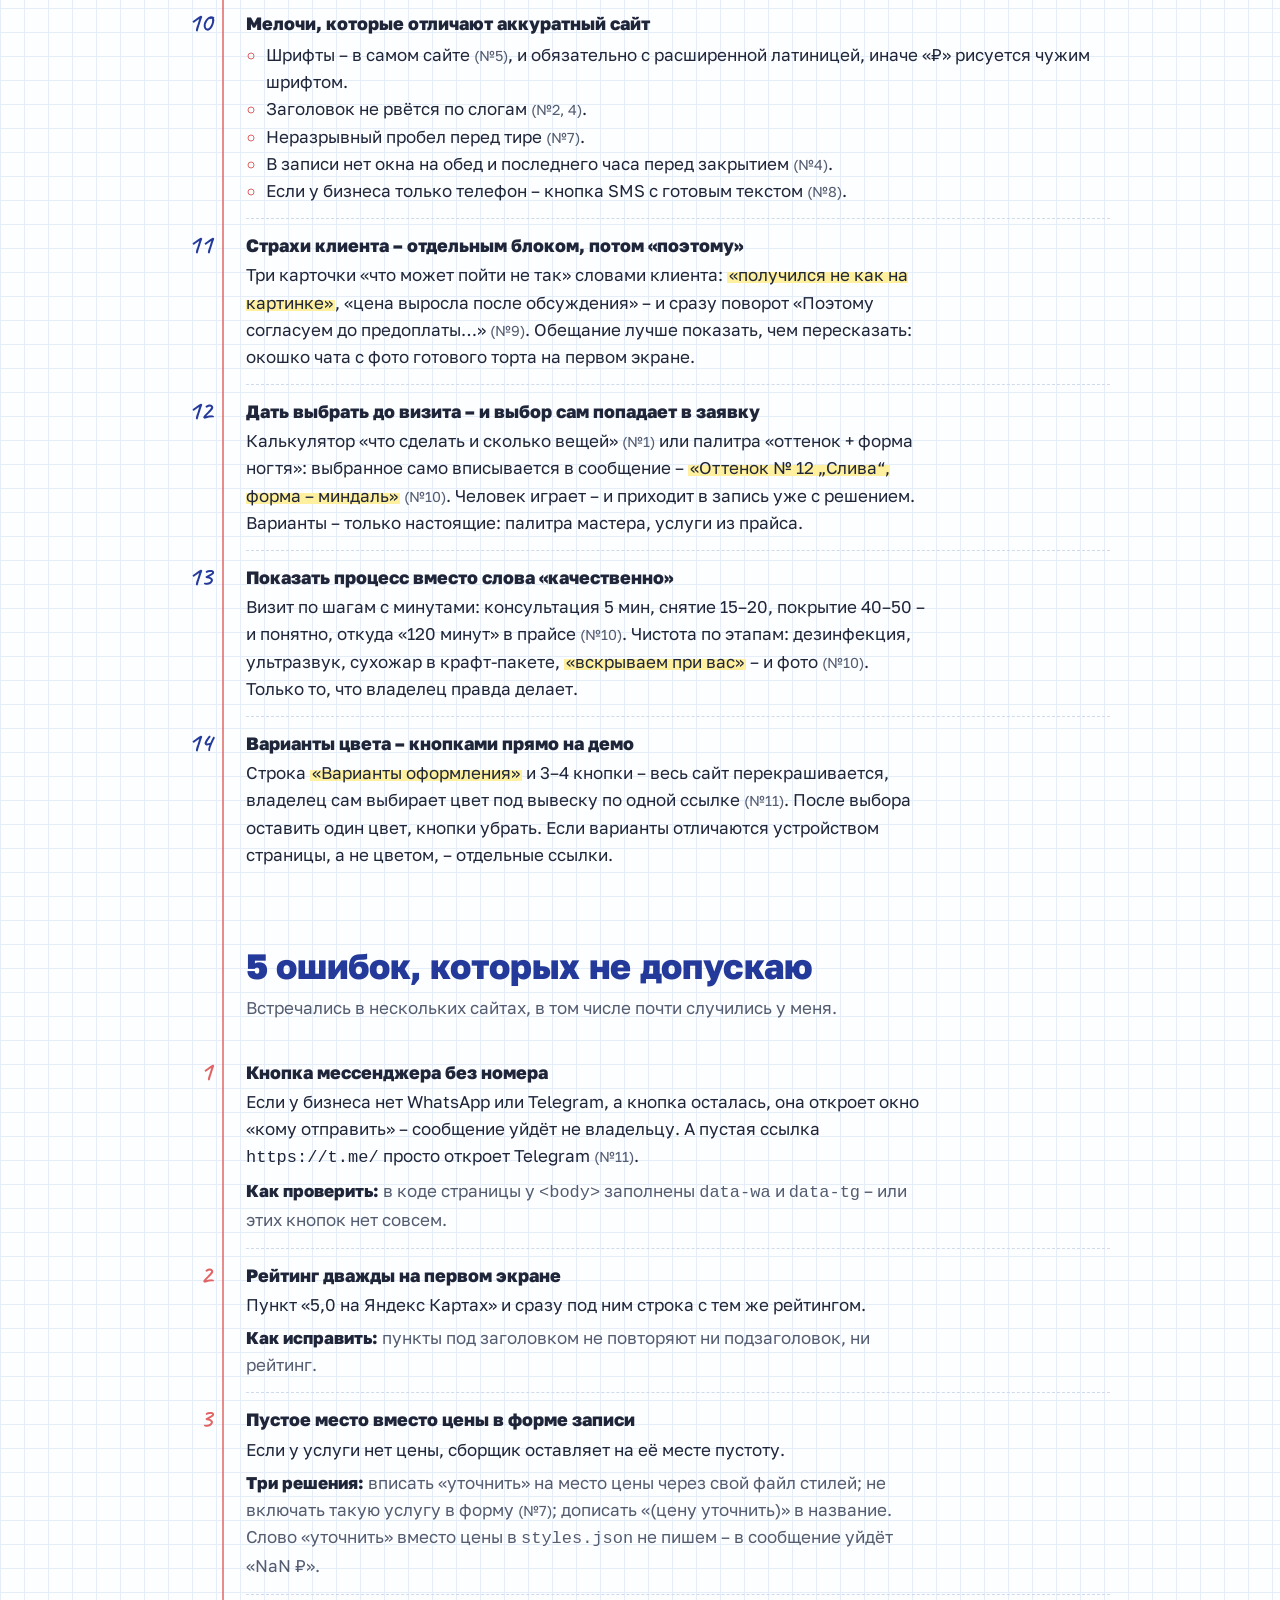
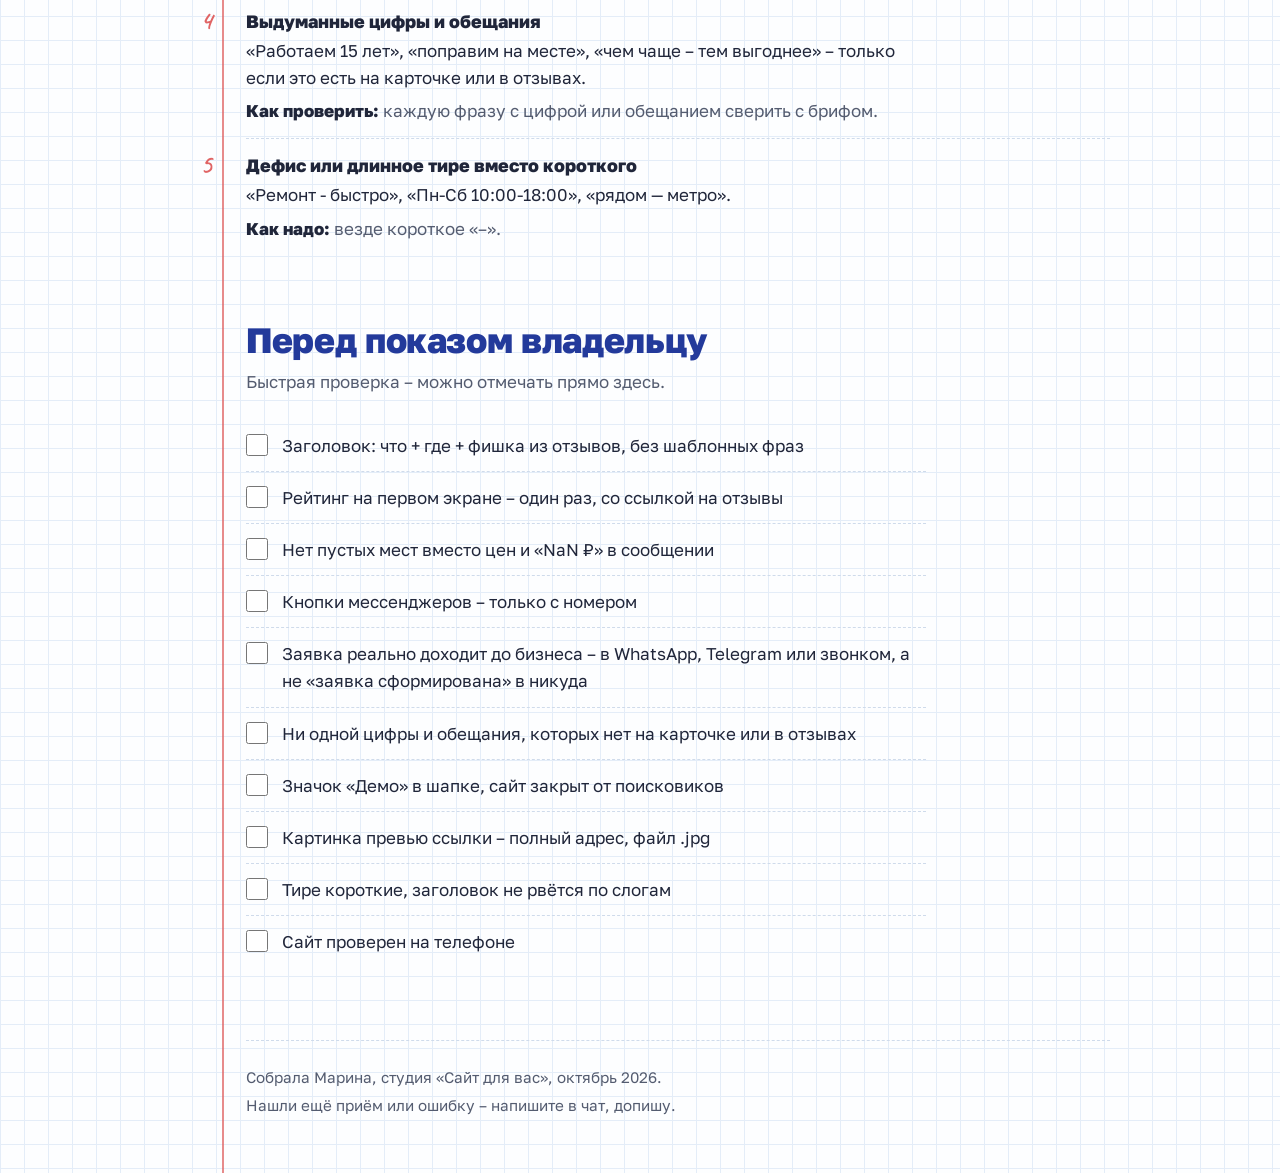
==== commit d01ba250: "Копилка: пример №11 – «Колесо Севера» (шиномонтаж), приём №14 в памятке Co-Authored-By: Claude Opus " ====
--- a/pamyatka.html
+++ b/pamyatka.html
@@ -3,9 +3,9 @@
 <head>
 <meta charset="utf-8">
 <meta name="viewport" content="width=device-width, initial-scale=1">
-<title>Памятка – 13 приёмов и 5 ошибок</title>
-<meta name="description" content="Выжимка из копилки примеров: 13 приёмов для своих сайтов, 5 частых ошибок и чек-лист перед показом владельцу.">
-<meta property="og:title" content="Памятка – 13 приёмов и 5 ошибок">
+<title>Памятка – 14 приёмов и 5 ошибок</title>
+<meta name="description" content="Выжимка из копилки примеров: 14 приёмов для своих сайтов, 5 частых ошибок и чек-лист перед показом владельцу.">
+<meta property="og:title" content="Памятка – 14 приёмов и 5 ошибок">
 <meta property="og:description" content="Выжимка из копилки: что брать в свои сайты, чего не допускать и что проверить перед показом владельцу.">
 <meta property="og:type" content="website">
 <meta name="robots" content="noindex, nofollow">
@@ -23,7 +23,7 @@
   <h1>Памятка</h1>
   <p class="lead">Выжимка из <a href="./">копилки примеров</a>: что беру в свои сайты, чего не допускаю и что проверяю перед показом владельцу. В скобках – номер примера из копилки.</p>
 
-  <h2>13 приёмов для своих сайтов</h2>
+  <h2>14 приёмов для своих сайтов</h2>
   <ol class="tips">
     <li>
       <h3>Заголовок – на фишку из отзывов своего клиента</h3>
@@ -47,7 +47,7 @@
     </li>
     <li>
       <h3>Цены – чтобы клиент нашёл свою строку за секунду</h3>
-      <p>По радиусу <span class="src">(№2)</span>, по классу машины, по уровню мастера <span class="src">(№6)</span>, с подписью «за кг» или «за штуку» <span class="src">(№9)</span>. Рядом – срок: «3–4 дня – 2 200 ₽» <span class="src">(№3)</span> или длительность в записи «90 мин» <span class="src">(№6)</span>.</p>
+      <p>По радиусу <span class="src">(№2)</span> – на телефоне удобнее вкладками «R13–R15 · R16–R17 · R18+», цены пересчитываются, а первой строкой – «замена 4 колёс под ключ» <span class="src">(№11)</span>. По классу машины, по уровню мастера <span class="src">(№6)</span>, с подписью «за кг» или «за штуку» <span class="src">(№9)</span>. Рядом – срок: «3–4 дня – 2 200 ₽» <span class="src">(№3)</span> или длительность в записи «90 мин» <span class="src">(№6)</span>.</p>
     </li>
     <li>
       <h3>Значок «Демо» в шапке, пока сайт не одобрен</h3>
@@ -83,6 +83,10 @@
       <h3>Показать процесс вместо слова «качественно»</h3>
       <p>Визит по шагам с минутами: консультация 5 мин, снятие 15–20, покрытие 40–50 – и понятно, откуда «120 минут» в прайсе <span class="src">(№10)</span>. Чистота по этапам: дезинфекция, ультразвук, сухожар в крафт-пакете, <mark>«вскрываем при вас»</mark> – и фото <span class="src">(№10)</span>. Только то, что владелец правда делает.</p>
     </li>
+    <li>
+      <h3>Варианты цвета – кнопками прямо на демо</h3>
+      <p>Строка <mark>«Варианты оформления»</mark> и 3–4 кнопки – весь сайт перекрашивается, владелец сам выбирает цвет под вывеску по одной ссылке <span class="src">(№11)</span>. После выбора оставить один цвет, кнопки убрать. Если варианты отличаются устройством страницы, а не цветом, – отдельные ссылки.</p>
+    </li>
   </ol>
 
   <h2>5 ошибок, которых не допускаю</h2>
@@ -90,7 +94,7 @@
   <ol class="errors">
     <li>
       <h3>Кнопка мессенджера без номера</h3>
-      <p>Если у бизнеса нет WhatsApp или Telegram, а кнопка осталась, она откроет окно «кому отправить» – сообщение уйдёт не владельцу.</p>
+      <p>Если у бизнеса нет WhatsApp или Telegram, а кнопка осталась, она откроет окно «кому отправить» – сообщение уйдёт не владельцу. А пустая ссылка <code>https://t.me/</code> просто откроет Telegram <span class="src">(№11)</span>.</p>
       <p class="fix"><b>Как проверить:</b> в коде страницы у <code>&lt;body&gt;</code> заполнены <code>data-wa</code> и <code>data-tg</code> – или этих кнопок нет совсем.</p>
     </li>
     <li>
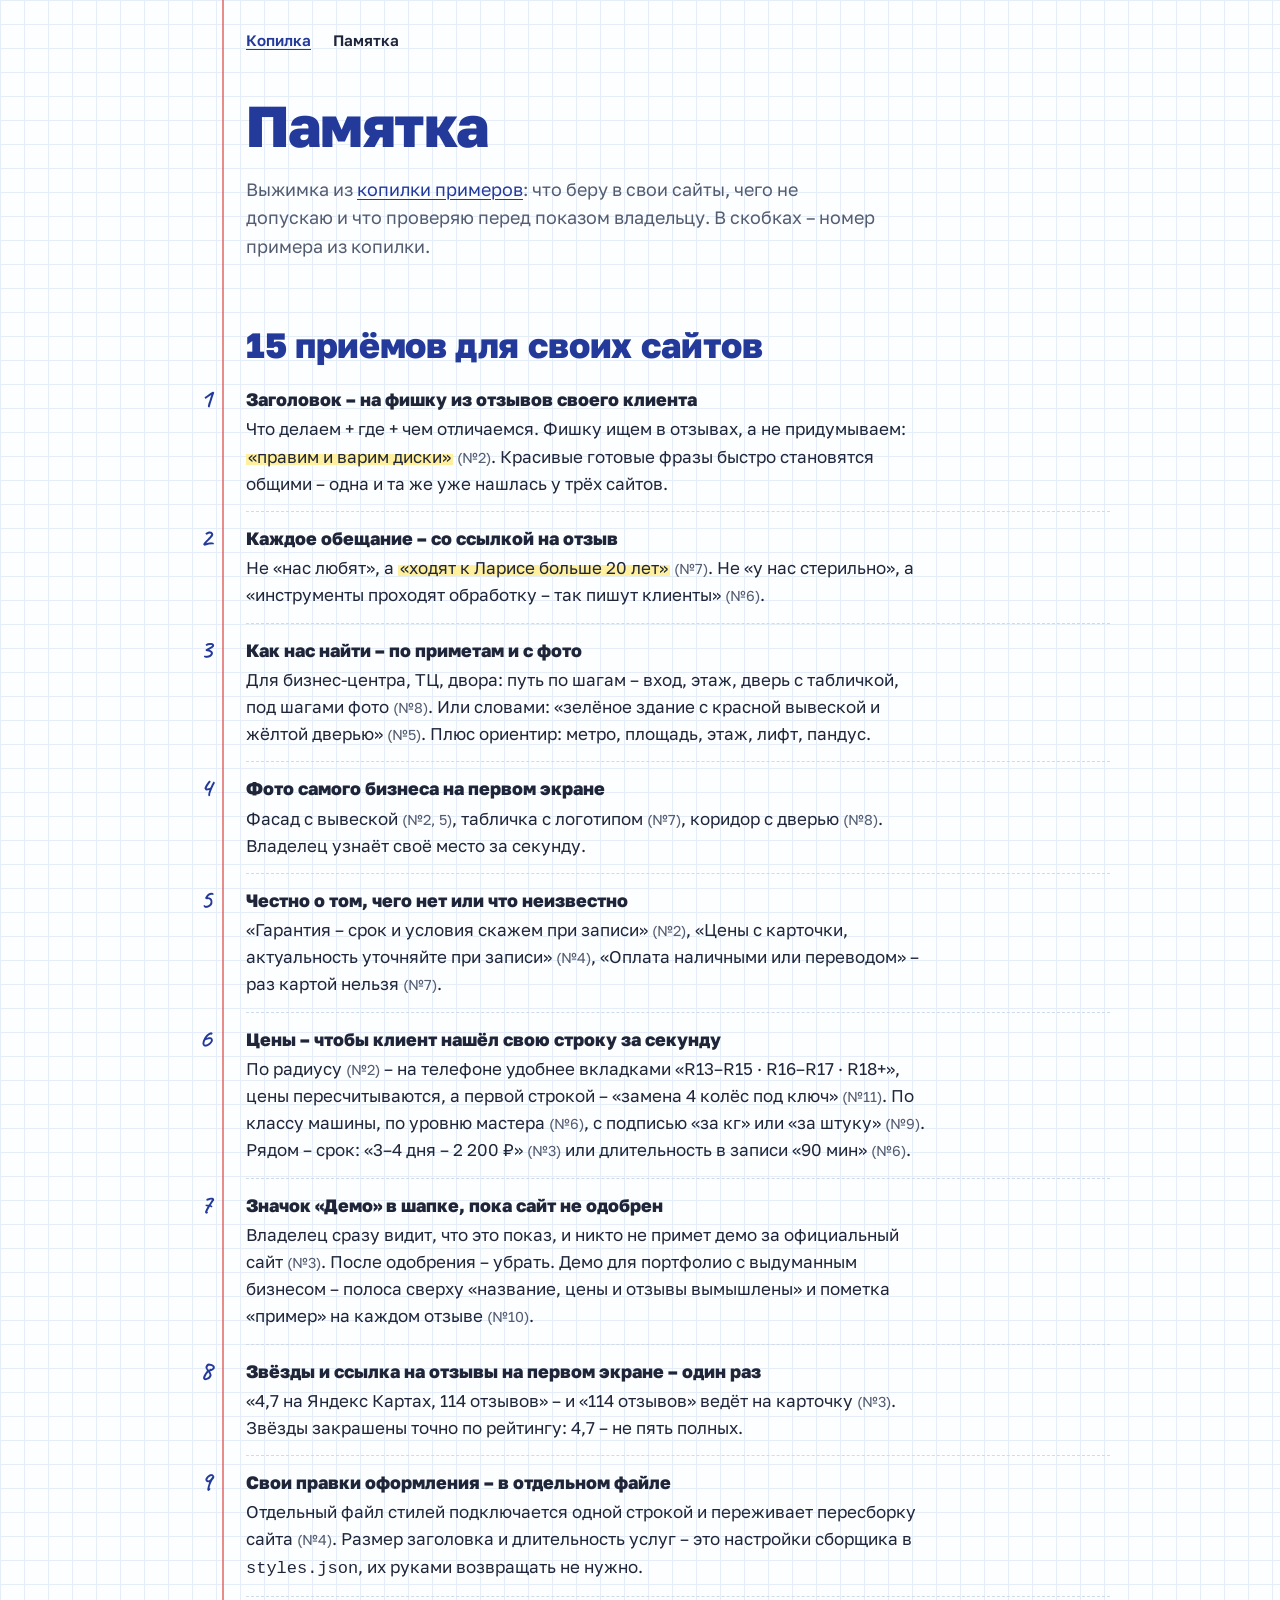
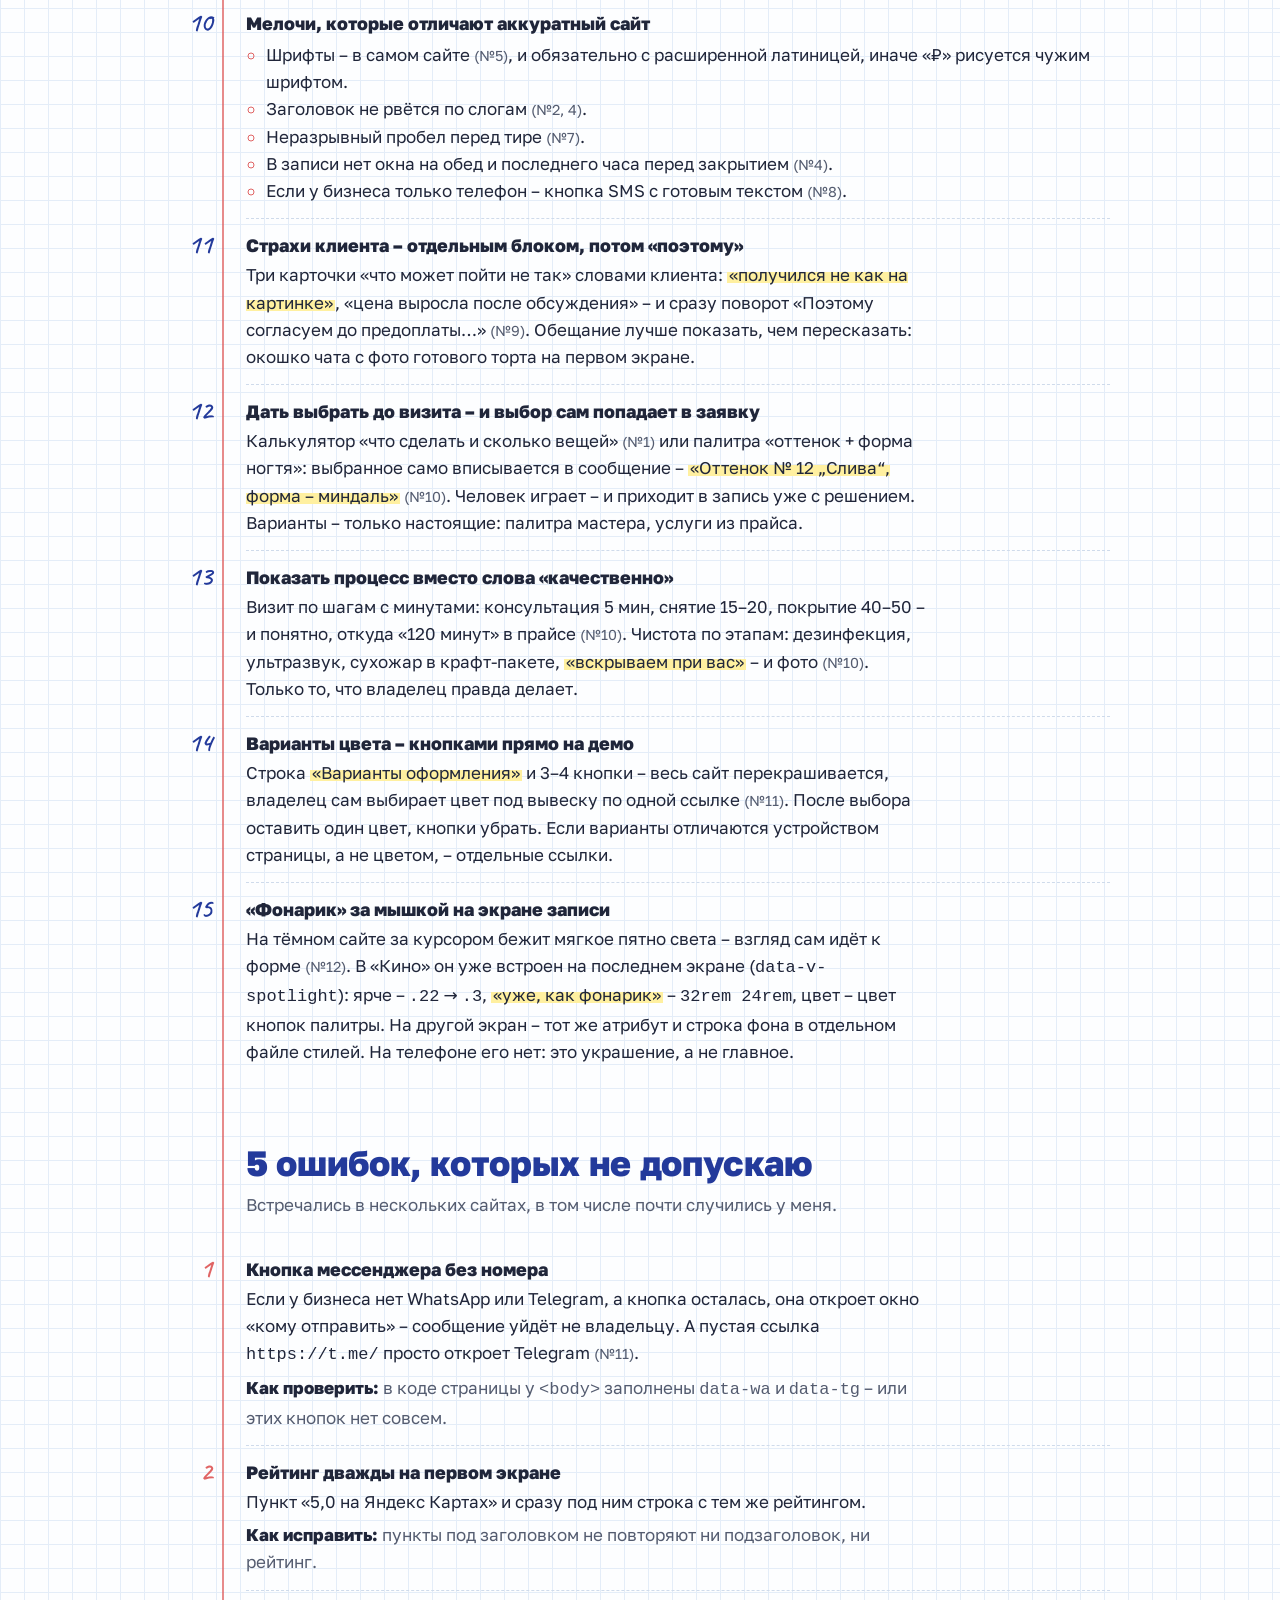
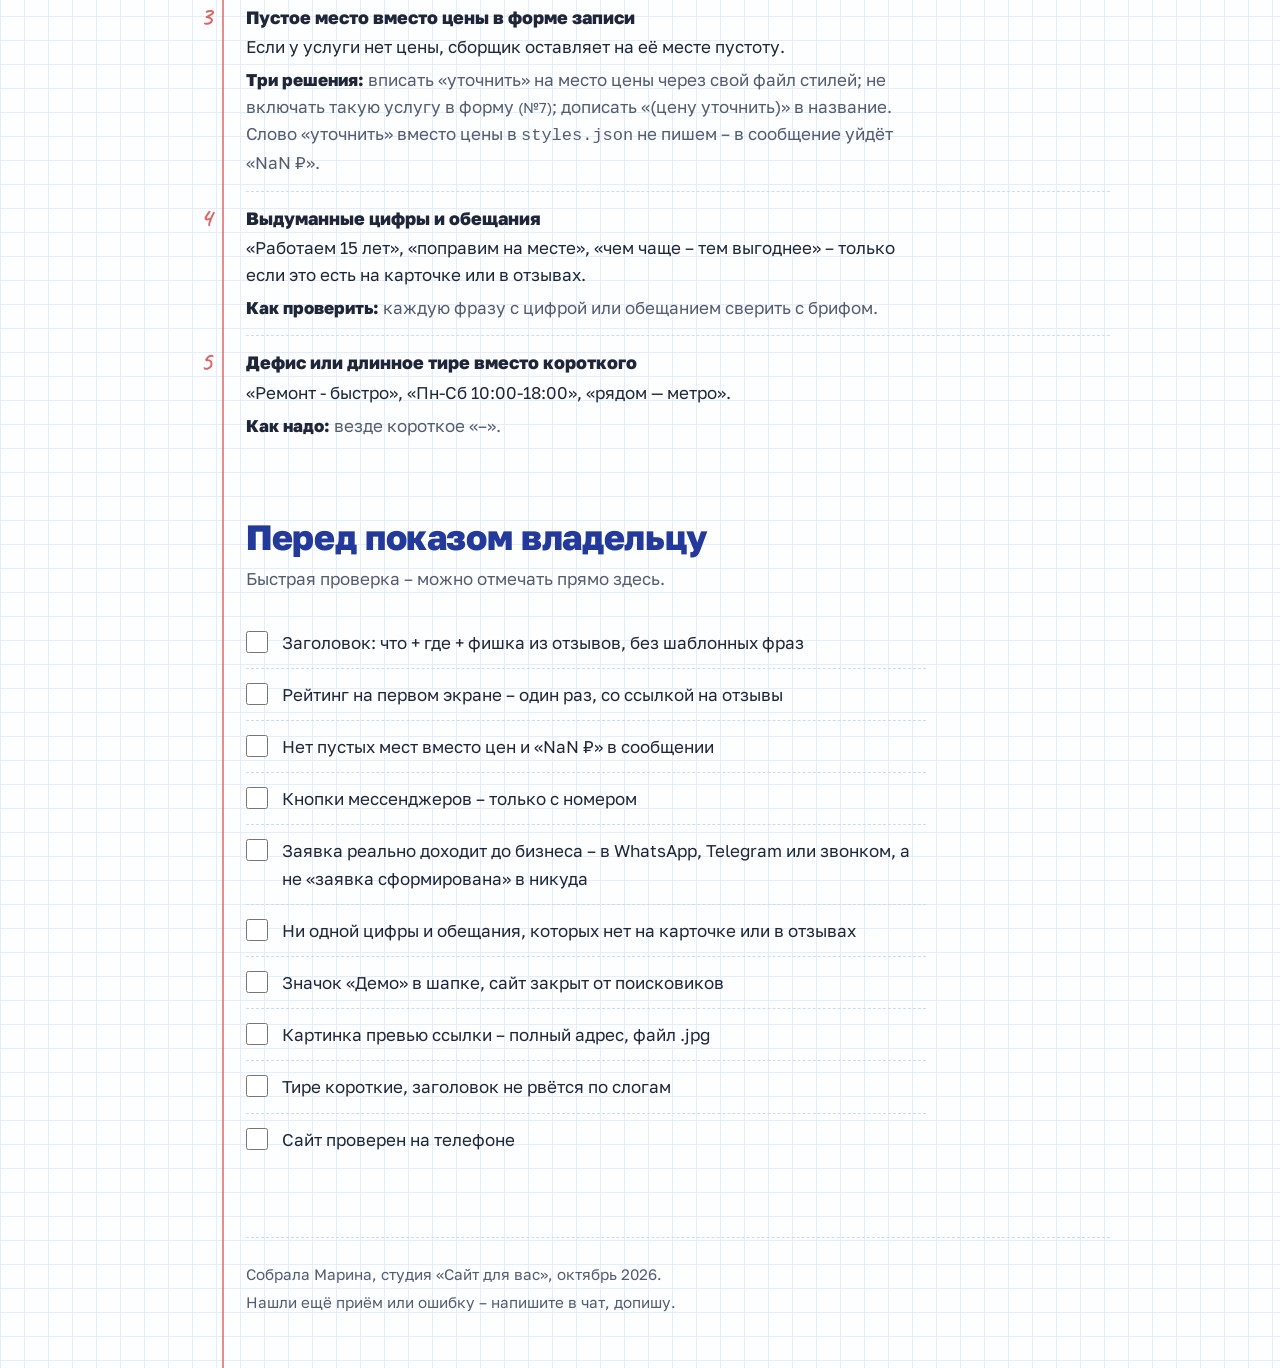
==== commit 16fd7c11: "Копилка: пример №12 – «Шиномонтаж Химки» (фонарик за курсором), приём №15 в памятке Co-Authored-By: " ====
--- a/pamyatka.html
+++ b/pamyatka.html
@@ -3,9 +3,9 @@
 <head>
 <meta charset="utf-8">
 <meta name="viewport" content="width=device-width, initial-scale=1">
-<title>Памятка – 14 приёмов и 5 ошибок</title>
-<meta name="description" content="Выжимка из копилки примеров: 14 приёмов для своих сайтов, 5 частых ошибок и чек-лист перед показом владельцу.">
-<meta property="og:title" content="Памятка – 14 приёмов и 5 ошибок">
+<title>Памятка – 15 приёмов и 5 ошибок</title>
+<meta name="description" content="Выжимка из копилки примеров: 15 приёмов для своих сайтов, 5 частых ошибок и чек-лист перед показом владельцу.">
+<meta property="og:title" content="Памятка – 15 приёмов и 5 ошибок">
 <meta property="og:description" content="Выжимка из копилки: что брать в свои сайты, чего не допускать и что проверить перед показом владельцу.">
 <meta property="og:type" content="website">
 <meta name="robots" content="noindex, nofollow">
@@ -23,7 +23,7 @@
   <h1>Памятка</h1>
   <p class="lead">Выжимка из <a href="./">копилки примеров</a>: что беру в свои сайты, чего не допускаю и что проверяю перед показом владельцу. В скобках – номер примера из копилки.</p>
 
-  <h2>14 приёмов для своих сайтов</h2>
+  <h2>15 приёмов для своих сайтов</h2>
   <ol class="tips">
     <li>
       <h3>Заголовок – на фишку из отзывов своего клиента</h3>
@@ -87,6 +87,10 @@
       <h3>Варианты цвета – кнопками прямо на демо</h3>
       <p>Строка <mark>«Варианты оформления»</mark> и 3–4 кнопки – весь сайт перекрашивается, владелец сам выбирает цвет под вывеску по одной ссылке <span class="src">(№11)</span>. После выбора оставить один цвет, кнопки убрать. Если варианты отличаются устройством страницы, а не цветом, – отдельные ссылки.</p>
     </li>
+    <li>
+      <h3>«Фонарик» за мышкой на экране записи</h3>
+      <p>На тёмном сайте за курсором бежит мягкое пятно света – взгляд сам идёт к форме <span class="src">(№12)</span>. В «Кино» он уже встроен на последнем экране (<code>data-v-spotlight</code>): ярче – <code>.22</code> → <code>.3</code>, <mark>«уже, как фонарик»</mark> – <code>32rem 24rem</code>, цвет – цвет кнопок палитры. На другой экран – тот же атрибут и строка фона в отдельном файле стилей. На телефоне его нет: это украшение, а не главное.</p>
+    </li>
   </ol>
 
   <h2>5 ошибок, которых не допускаю</h2>
